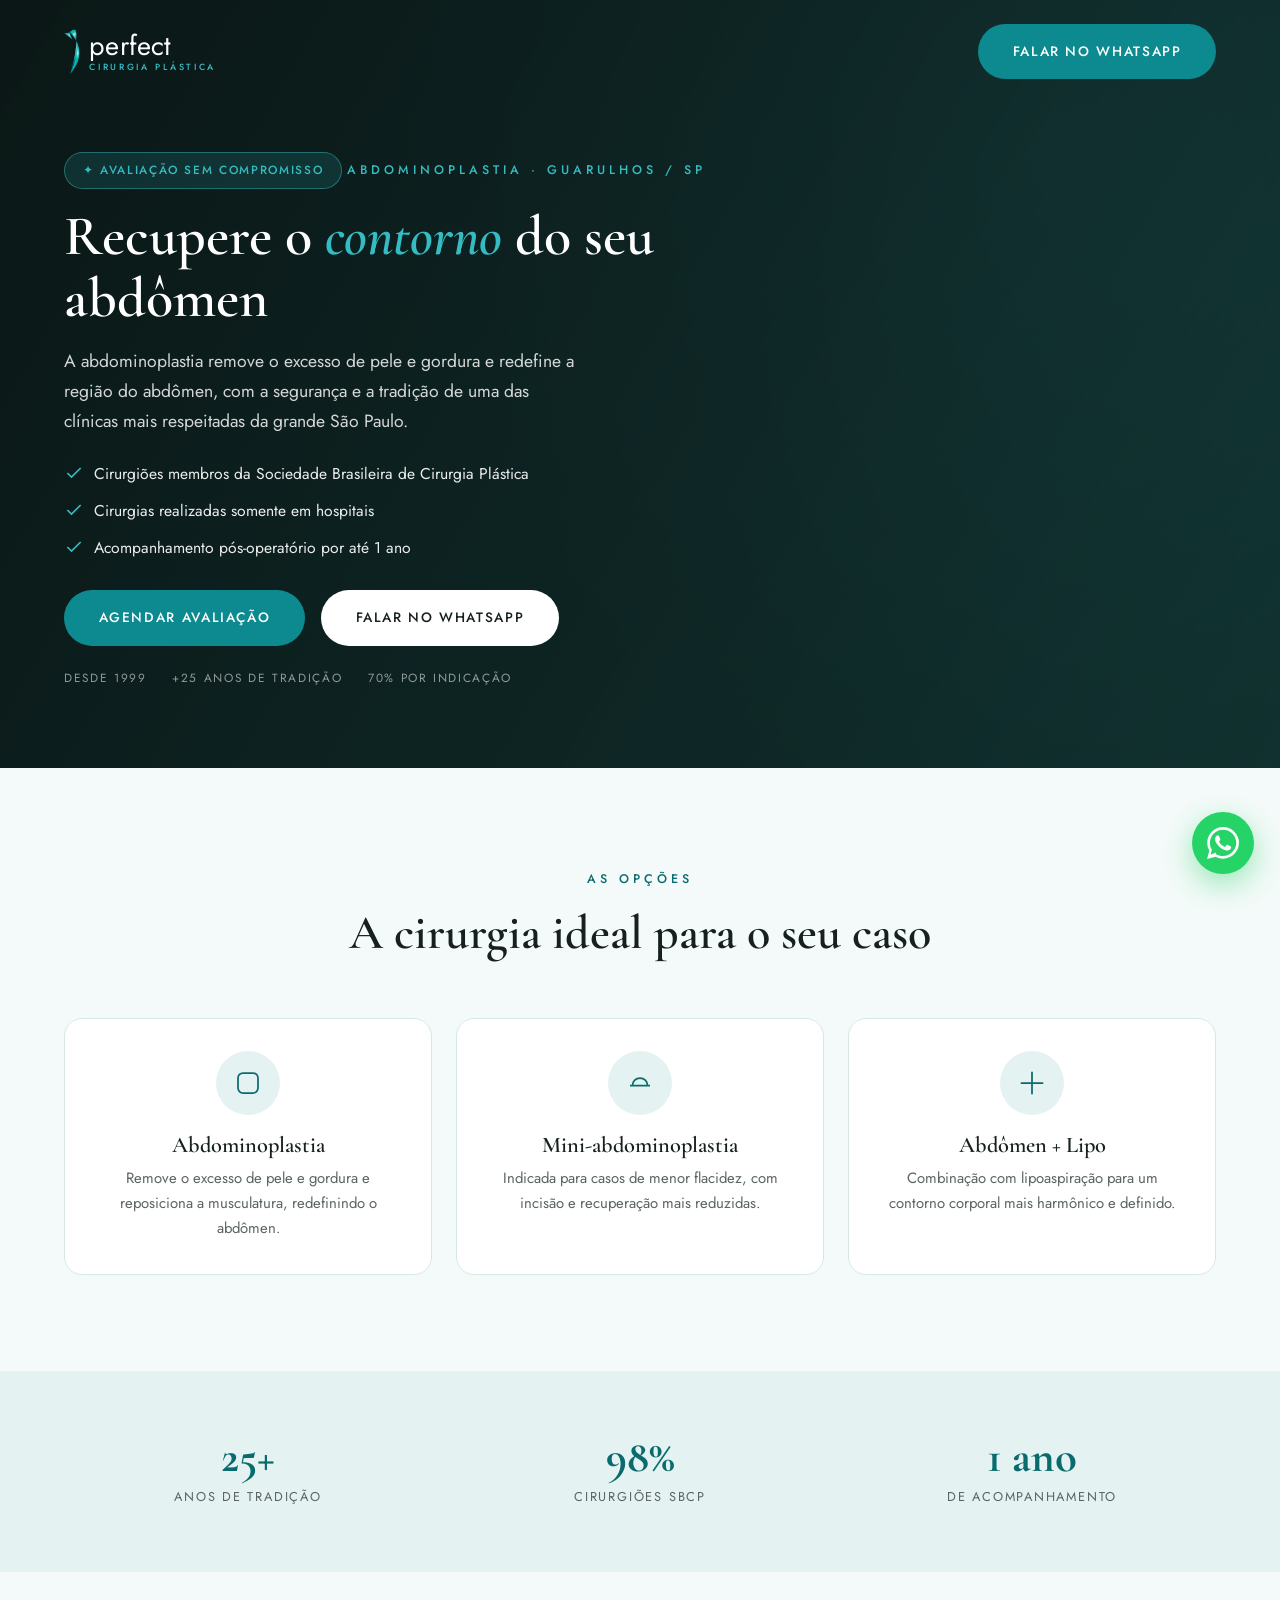
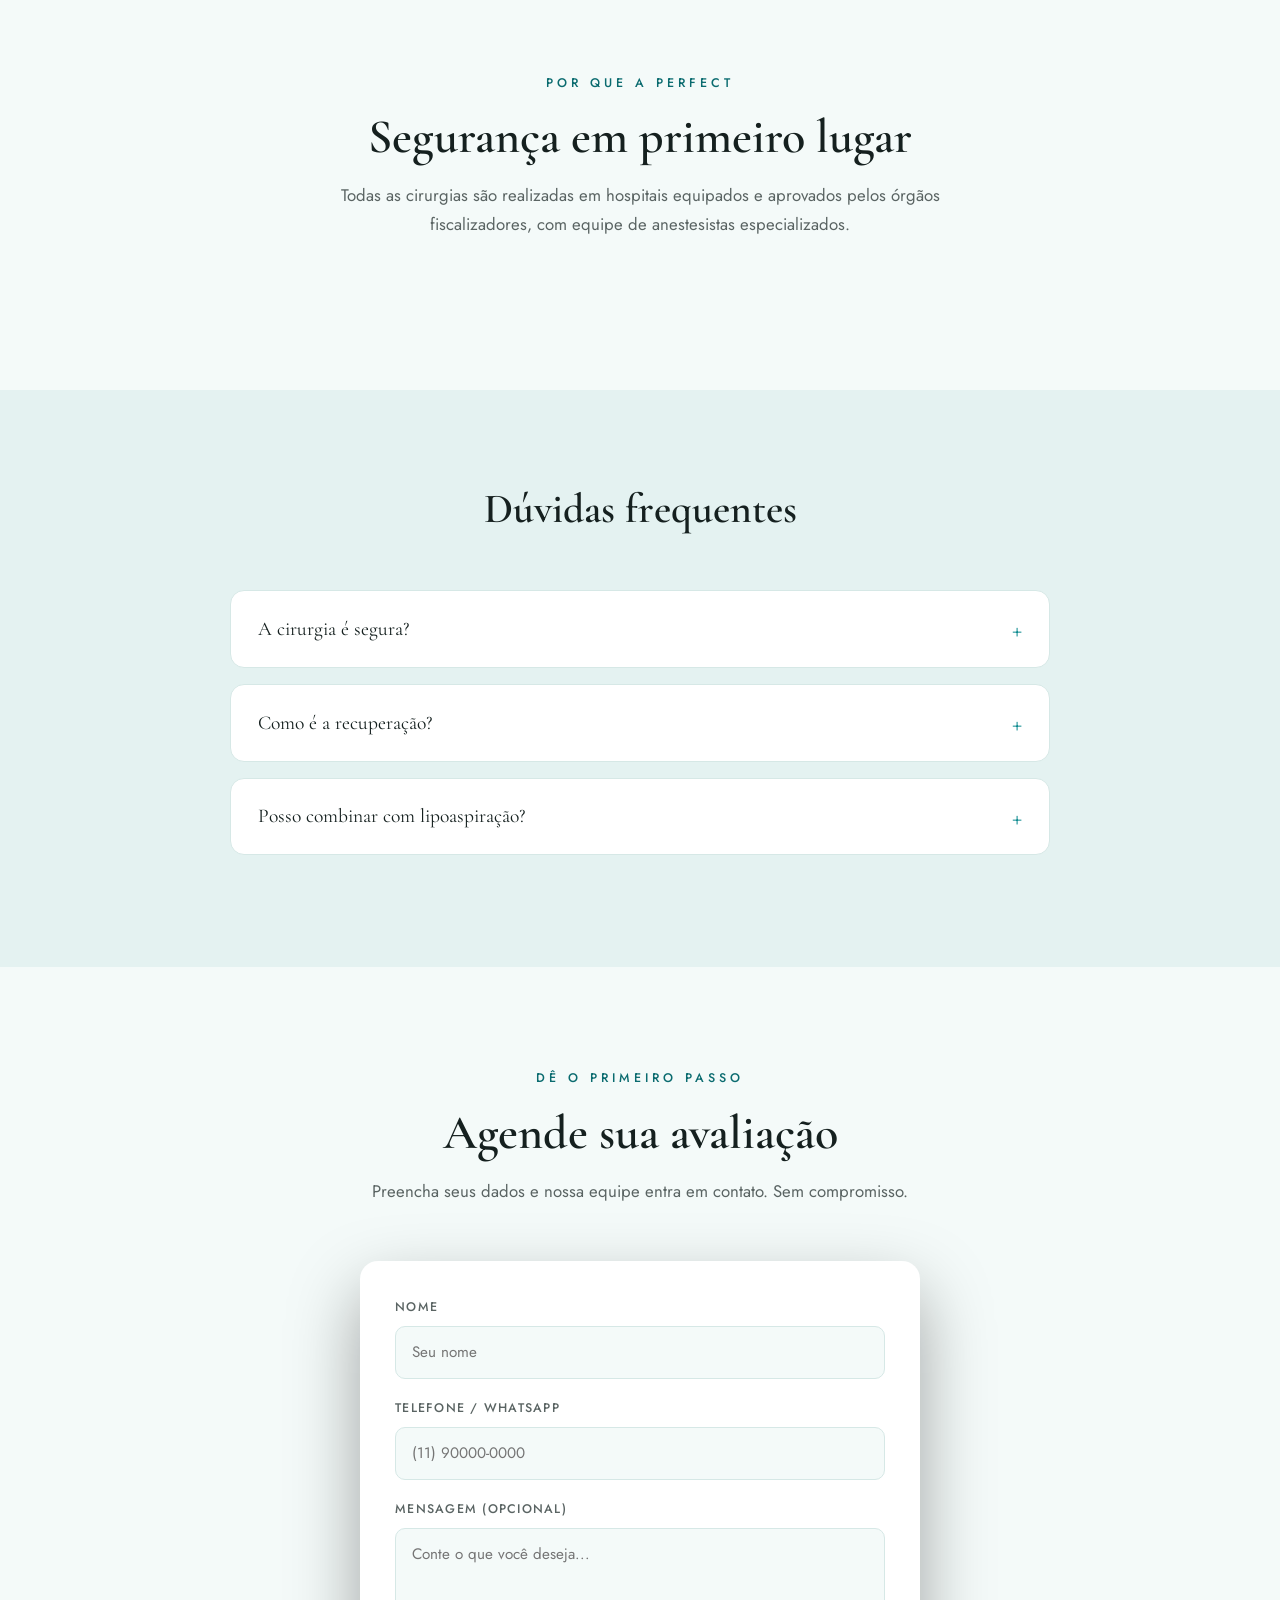
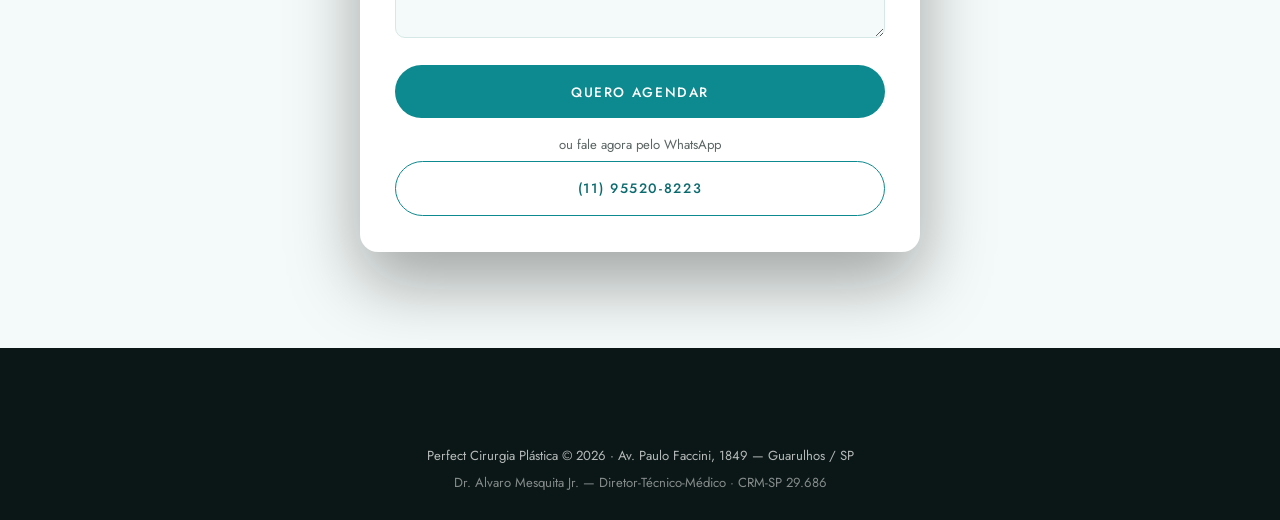
==== landpages/abdomen.html @ f8892fa8 "Add files via upload" ====
<!DOCTYPE html>
<html lang="pt-BR">
<head>
<meta charset="UTF-8">
<meta name="viewport" content="width=device-width, initial-scale=1">
<title>Abdominoplastia em Guarulhos | Perfect Cirurgia Plástica</title>
<meta name="description" content="Abdominoplastia e cirurgia de abdômen na Perfect Cirurgia Plástica, em Guarulhos. Cirurgiões SBCP, hospitais e acompanhamento pós-operatório. Agende sua avaliação.">
<link rel="preconnect" href="https://fonts.googleapis.com">
<link rel="preconnect" href="https://fonts.gstatic.com" crossorigin>
<link href="https://fonts.googleapis.com/css2?family=Cormorant+Garamond:ital,wght@0,500;0,600;0,700;1,500&family=Jost:wght@300;400;500;600&display=swap" rel="stylesheet">
<link rel="stylesheet" href="../css/style.css">
<link rel="stylesheet" href="landing.css">
</head>
<body>

<!-- BARRA SUPERIOR -->
<div class="lp-bar">
  <div class="container nav">
    <a href="../index.html" class="logo">
      <img class="logo-mark" src="../img/marca.png" alt="Perfect Cirurgia Plástica">
      <span class="logo-text"><span class="name">perfect</span><span class="tag">Cirurgia Plástica</span></span>
    </a>
    <a href="https://wa.me/5511955208223?text=Ol%C3%A1!%20Quero%20agendar%20uma%20avalia%C3%A7%C3%A3o%20de%20abdominoplastia." target="_blank" class="btn btn-gold shine">Falar no WhatsApp</a>
  </div>
</div>

<!-- HERO -->
<section class="lp-hero" style="background-image:url('https://images.unsplash.com/photo-1518611012118-696072aa579a?auto=format&fit=crop&w=1600&q=70')">
  <div class="container">
    <div class="lp-hero-text reveal">
      <span class="lp-glow-badge">✦ Avaliação sem compromisso</span>
      <span class="eyebrow">Abdominoplastia · Guarulhos / SP</span>
      <h1>Recupere o <em>contorno</em> do seu abdômen</h1>
      <p class="lp-lead">A abdominoplastia remove o excesso de pele e gordura e redefine a região do abdômen, com a segurança e a tradição de uma das clínicas mais respeitadas da grande São Paulo.</p>
      <ul class="lp-points">
        <li><svg width="20" height="20" viewBox="0 0 24 24" fill="none" stroke="currentColor" stroke-width="2"><path d="M20 6 9 17l-5-5"/></svg> Cirurgiões membros da Sociedade Brasileira de Cirurgia Plástica</li>
        <li><svg width="20" height="20" viewBox="0 0 24 24" fill="none" stroke="currentColor" stroke-width="2"><path d="M20 6 9 17l-5-5"/></svg> Cirurgias realizadas somente em hospitais</li>
        <li><svg width="20" height="20" viewBox="0 0 24 24" fill="none" stroke="currentColor" stroke-width="2"><path d="M20 6 9 17l-5-5"/></svg> Acompanhamento pós-operatório por até 1 ano</li>
      </ul>
      <div class="lp-hero-actions">
        <a href="#agendar" class="btn btn-gold shine">Agendar avaliação</a>
        <a href="https://wa.me/5511955208223?text=Ol%C3%A1!%20Quero%20agendar%20uma%20avalia%C3%A7%C3%A3o%20de%20abdominoplastia." target="_blank" class="btn btn-light">Falar no WhatsApp</a>
      </div>
      <div class="lp-trust">
        <span>Desde 1999</span><span>+25 anos de tradição</span><span>70% por indicação</span>
      </div>
    </div>
  </div>
</section>

<!-- TIPOS -->
<section class="section">
  <div class="container">
    <div class="section-head reveal">
      <span class="eyebrow">As opções</span>
      <h2>A cirurgia ideal para o seu caso</h2>
    </div>
    <div class="lp-types">
      <div class="lp-type reveal">
        <div class="ic"><svg width="30" height="30" viewBox="0 0 24 24" fill="none" stroke="currentColor" stroke-width="1.4"><rect x="4" y="4" width="16" height="16" rx="4"/></svg></div>
        <h3>Abdominoplastia</h3>
        <p>Remove o excesso de pele e gordura e reposiciona a musculatura, redefinindo o abdômen.</p>
      </div>
      <div class="lp-type reveal d1">
        <div class="ic"><svg width="30" height="30" viewBox="0 0 24 24" fill="none" stroke="currentColor" stroke-width="1.4"><path d="M4 14h16M6 14a6 6 0 0 1 12 0"/></svg></div>
        <h3>Mini-abdominoplastia</h3>
        <p>Indicada para casos de menor flacidez, com incisão e recuperação mais reduzidas.</p>
      </div>
      <div class="lp-type reveal d2">
        <div class="ic"><svg width="30" height="30" viewBox="0 0 24 24" fill="none" stroke="currentColor" stroke-width="1.4"><path d="M12 3v18M3 12h18"/></svg></div>
        <h3>Abdômen + Lipo</h3>
        <p>Combinação com lipoaspiração para um contorno corporal mais harmônico e definido.</p>
      </div>
    </div>
  </div>
</section>

<!-- NÚMEROS / CONFIANÇA -->
<section class="section-tight lp-stats">
  <div class="container">
    <div class="lp-stats-grid">
      <div class="lp-stat reveal"><div class="num"><span data-count="25" data-suffix="+">0</span></div><div class="lbl">Anos de tradição</div></div>
      <div class="lp-stat reveal d1"><div class="num"><span data-count="100" data-suffix="%">0</span></div><div class="lbl">Cirurgiões SBCP</div></div>
      <div class="lp-stat reveal d2"><div class="num"><span data-count="1" data-suffix=" ano">0</span></div><div class="lbl">De acompanhamento</div></div>
    </div>
  </div>
</section>

<!-- POR QUE PERFECT -->
<section class="section">
  <div class="container">
    <div class="section-head reveal">
      <span class="eyebrow">Por que a Perfect</span>
      <h2>Segurança em primeiro lugar</h2>
      <p>Todas as cirurgias são realizadas em hospitais equipados e aprovados pelos órgãos fiscalizadores, com equipe de anestesistas especializados.</p>
    </div>
  </div>
</section>

<!-- FAQ -->
<section class="section quote-band">
  <div class="container">
    <div class="section-head reveal"><h2>Dúvidas frequentes</h2></div>
    <div class="faq-list">
      <div class="faq-item reveal"><button class="faq-q">A cirurgia é segura? <span class="sign">+</span></button><div class="faq-a"><p>Sim. Realizamos somente em hospitais aprovados pelos órgãos competentes, com anestesistas especializados e estrutura completa de suporte.</p></div></div>
      <div class="faq-item reveal"><button class="faq-q">Como é a recuperação? <span class="sign">+</span></button><div class="faq-a"><p>Varia conforme o caso. Seu médico acompanha toda a recuperação por até 1 ano, com as consultas necessárias e sem custos adicionais.</p></div></div>
      <div class="faq-item reveal"><button class="faq-q">Posso combinar com lipoaspiração? <span class="sign">+</span></button><div class="faq-a"><p>Em muitos casos sim. A indicação depende de avaliação médica individual, definida na consulta com o cirurgião.</p></div></div>
    </div>
  </div>
</section>

<!-- FORMULÁRIO (FINAL) -->
<section class="section lp-form-section" id="agendar">
  <div class="container">
    <div class="section-head reveal">
      <span class="eyebrow">Dê o primeiro passo</span>
      <h2>Agende sua avaliação</h2>
      <p>Preencha seus dados e nossa equipe entra em contato. Sem compromisso.</p>
    </div>
    <div class="lp-form-card reveal d1" style="max-width:560px; margin:0 auto">
      <form id="agendamento" novalidate>
        <input type="hidden" name="procedimento" value="Abdominoplastia">
        <div class="field">
          <label for="nome">Nome</label>
          <input type="text" id="nome" name="nome" placeholder="Seu nome" required>
        </div>
        <div class="field">
          <label for="telefone">Telefone / WhatsApp</label>
          <input type="tel" id="telefone" name="telefone" placeholder="(11) 90000-0000" required>
        </div>
        <div class="field">
          <label for="mensagem">Mensagem (opcional)</label>
          <textarea id="mensagem" name="mensagem" placeholder="Conte o que você deseja..."></textarea>
        </div>
        <button type="submit" class="btn btn-gold shine" style="width:100%; justify-content:center">Quero agendar</button>
        <div class="form-success">Recebemos seus dados! Estamos te encaminhando ao WhatsApp.</div>
        <p class="lp-or">ou fale agora pelo WhatsApp</p>
        <a href="https://wa.me/5511955208223?text=Ol%C3%A1!%20Quero%20agendar%20uma%20avalia%C3%A7%C3%A3o%20de%20abdominoplastia." target="_blank" class="btn btn-outline" style="width:100%; justify-content:center">(11) 95520-8223</a>
      </form>
    </div>
  </div>
</section>

<!-- RODAPÉ SIMPLES -->
<footer class="footer">
  <div class="footer-bottom" style="border:none">
    <div class="container">
      <span>Perfect Cirurgia Plástica © <span id="year">2026</span> · Av. Paulo Faccini, 1849 — Guarulhos / SP</span>
      <div class="crm">Dr. Alvaro Mesquita Jr. — Diretor-Técnico-Médico · CRM-SP 29.686</div>
    </div>
  </div>
</footer>

<!-- WHATSAPP FLOAT -->
<a href="https://wa.me/5511955208223?text=Ol%C3%A1!%20Quero%20agendar%20uma%20avalia%C3%A7%C3%A3o%20de%20abdominoplastia." target="_blank" class="wpp-float" aria-label="WhatsApp">
  <svg viewBox="0 0 24 24" fill="currentColor"><path d="M.057 24l1.687-6.163a11.867 11.867 0 0 1-1.587-5.946C.16 5.335 5.495 0 12.05 0a11.82 11.82 0 0 1 8.413 3.488 11.82 11.82 0 0 1 3.48 8.414c-.003 6.557-5.338 11.892-11.893 11.892a11.9 11.9 0 0 1-5.688-1.448L.057 24zm6.597-3.807c1.676.995 3.276 1.591 5.392 1.592 5.448 0 9.886-4.434 9.889-9.885.002-5.462-4.415-9.89-9.881-9.892-5.452 0-9.887 4.434-9.889 9.884a9.86 9.86 0 0 0 1.51 5.26l-.999 3.648 3.978-1.607zm11.387-5.464c-.074-.124-.272-.198-.57-.347-.297-.149-1.758-.868-2.031-.967-.272-.099-.47-.149-.669.149-.198.297-.768.967-.941 1.165-.173.198-.347.223-.644.074-.297-.149-1.255-.462-2.39-1.475-.883-.788-1.48-1.761-1.653-2.059-.173-.297-.018-.458.13-.606.134-.133.297-.347.446-.521.151-.172.2-.296.3-.495.099-.198.05-.372-.025-.521-.075-.148-.669-1.611-.916-2.206-.242-.579-.487-.501-.669-.51l-.57-.01c-.198 0-.52.074-.792.372s-1.04 1.016-1.04 2.479 1.065 2.876 1.213 3.074c.149.198 2.095 3.2 5.076 4.487.709.306 1.263.489 1.694.626.712.226 1.36.194 1.872.118.571-.085 1.758-.719 2.006-1.413.248-.694.248-1.289.173-1.413z"/></svg>
</a>

<script src="../js/script.js"></script>
</body>
</html>
---- css/style.css ----
/* ===========================================================
   PERFECT CIRURGIA PLÁSTICA — Estilo elegante e clean
   =========================================================== */

:root {
  /* Paleta baseada no logo Perfect — turquesa/teal + preto */
  --gold: #0d8a8f;        /* teal principal */
  --gold-light: #35bcc2;  /* turquesa claro */
  --gold-dark: #0a6b6f;   /* teal escuro */
  --rose: #8fc4c4;
  --ink: #15201f;
  --ink-soft: #5a6463;
  --cream: #f4faf9;
  --cream-2: #e4f2f1;
  --white: #ffffff;
  --line: #d6e8e6;
  --shadow: 0 18px 50px rgba(13, 60, 60, 0.12);
  --shadow-sm: 0 8px 24px rgba(13, 60, 60, 0.09);
  --radius: 18px;
  --maxw: 1200px;
  --font: "Jost", "Segoe UI", sans-serif;
  --serif: "Cormorant Garamond", Georgia, serif;
}

* { margin: 0; padding: 0; box-sizing: border-box; }

html { scroll-behavior: smooth; }

body {
  font-family: var(--font);
  color: var(--ink);
  background: var(--cream);
  line-height: 1.7;
  overflow-x: hidden;
}

img { max-width: 100%; display: block; }

a { text-decoration: none; color: inherit; }

.container { width: 90%; max-width: var(--maxw); margin: 0 auto; }

.serif { font-family: var(--serif); }

h1, h2, h3 { font-family: var(--serif); font-weight: 600; line-height: 1.15; }

.eyebrow {
  display: inline-block;
  font-size: .78rem;
  letter-spacing: .32em;
  text-transform: uppercase;
  color: var(--gold-dark);
  font-weight: 500;
  margin-bottom: 1rem;
}

.section { padding: 6rem 0; }
.section-tight { padding: 4rem 0; }

.section-head { text-align: center; max-width: 680px; margin: 0 auto 3.5rem; }
.section-head h2 { font-size: clamp(2rem, 4vw, 3rem); color: var(--ink); }
.section-head p { color: var(--ink-soft); margin-top: 1rem; font-size: 1.05rem; }

/* ---------- Buttons ---------- */
.btn {
  display: inline-flex;
  align-items: center;
  gap: .6rem;
  padding: .95rem 2.1rem;
  border-radius: 50px;
  font-family: var(--font);
  font-size: .85rem;
  letter-spacing: .12em;
  text-transform: uppercase;
  font-weight: 500;
  cursor: pointer;
  border: 1px solid transparent;
  transition: all .35s ease;
}
.btn-gold { background: var(--gold); color: var(--white); }
.btn-gold:hover { background: var(--gold-dark); transform: translateY(-3px); box-shadow: 0 12px 28px rgba(13,138,143,.38); }
.btn-outline { background: transparent; border-color: var(--gold); color: var(--gold-dark); }
.btn-outline:hover { background: var(--gold); color: var(--white); transform: translateY(-3px); }
.btn-light { background: var(--white); color: var(--ink); }
.btn-light:hover { background: var(--cream-2); transform: translateY(-3px); }

/* ---------- Header ---------- */
.header {
  position: fixed; top: 0; left: 0; width: 100%; z-index: 1000;
  padding: 1.4rem 0; transition: all .4s ease;
}
.header.scrolled {
  background: rgba(255,255,255,.95);
  backdrop-filter: blur(10px);
  padding: .8rem 0;
  box-shadow: 0 6px 24px rgba(13,60,60,.08);
}
.nav { display: flex; align-items: center; justify-content: space-between; }
.logo { display: flex; align-items: center; gap: .55rem; }
.logo-mark { height: 46px; width: auto; flex-shrink: 0; display: block; }
.logo-text { display: flex; flex-direction: column; line-height: 1; }
.logo .name { font-family: var(--font); font-size: 1.7rem; font-weight: 400; letter-spacing: .005em; color: var(--ink); text-transform: lowercase; }
.logo .tag { font-size: .56rem; letter-spacing: .3em; text-transform: uppercase; color: var(--gold-dark); margin-top: 4px; font-weight: 500; }
.header:not(.scrolled) .logo .name,
.header.transparent:not(.scrolled) .logo .name { color: var(--white); }
.header:not(.scrolled).transparent .logo .tag { color: var(--gold-light); }

.menu { display: flex; gap: 2.4rem; align-items: center; list-style: none; }
.menu a {
  font-size: .82rem; letter-spacing: .14em; text-transform: uppercase; font-weight: 500;
  position: relative; padding: .3rem 0; color: var(--ink); transition: color .3s;
}
.header.transparent:not(.scrolled) .menu a { color: rgba(255,255,255,.92); }
.menu a::after {
  content: ""; position: absolute; left: 0; bottom: -2px; width: 0; height: 2px;
  background: var(--gold); transition: width .3s;
}
.menu a:hover::after, .menu a.active::after { width: 100%; }
.menu a:hover, .menu a.active { color: var(--gold-dark); }
.header.transparent:not(.scrolled) .menu a:hover { color: var(--white); }

.nav-cta { display: flex; align-items: center; gap: 1.2rem; }
.nav-phone { font-size: .85rem; font-weight: 600; letter-spacing: .04em; }
.header.transparent:not(.scrolled) .nav-phone { color: var(--white); }

.burger { display: none; flex-direction: column; gap: 5px; cursor: pointer; background: none; border: none; }
.burger span { width: 26px; height: 2px; background: var(--ink); transition: .3s; }
.header.transparent:not(.scrolled) .burger span { background: var(--white); }

/* ---------- Hero ---------- */
.hero {
  min-height: 100vh; display: flex; align-items: center; position: relative;
  background: linear-gradient(120deg, #0a1716 0%, #0e2625 45%, #123a38 100%);
  overflow: hidden;
}
.hero::before {
  content: ""; position: absolute; inset: 0;
  background: radial-gradient(circle at 75% 30%, rgba(53,188,194,.30), transparent 55%),
              radial-gradient(circle at 15% 80%, rgba(13,138,143,.22), transparent 50%);
}
.hero-deco {
  position: absolute; right: -8%; top: 50%; transform: translateY(-50%);
  width: 620px; height: 620px; border-radius: 50%;
  border: 1px solid rgba(53,188,194,.28);
}
.hero-deco::after {
  content: ""; position: absolute; inset: 60px; border-radius: 50%;
  border: 1px solid rgba(53,188,194,.20);
}
.hero-content { position: relative; z-index: 2; max-width: 720px; padding-top: 4rem; }
.hero .eyebrow { color: var(--gold-light); }
.hero h1 {
  font-size: clamp(2.8rem, 7vw, 5.5rem); color: var(--white); letter-spacing: .01em;
}
.hero h1 em { font-style: italic; color: var(--gold-light); }
.hero p { color: rgba(255,255,255,.8); font-size: 1.18rem; margin: 1.6rem 0 2.5rem; max-width: 540px; }
.hero-actions { display: flex; gap: 1rem; flex-wrap: wrap; }
.hero-since {
  position: absolute; bottom: 3rem; left: 50%; transform: translateX(-50%);
  color: rgba(255,255,255,.5); font-size: .78rem; letter-spacing: .3em; text-transform: uppercase; z-index: 2;
}

/* Selo comemorativo "20 ANOS" no cabeçalho (fácil de remover) */
.seal-20 { height: 42px; width: auto; align-self: center; margin-left: .8rem; padding-left: .9rem; border-left: 1px solid rgba(255,255,255,.28); }
.header.scrolled .seal-20 { border-left-color: var(--line); }

/* Foto opcional dentro do círculo do hero */
.hero-photo {
  position: absolute; right: 7%; top: 50%; transform: translateY(-50%);
  width: 430px; height: 430px; border-radius: 50%; object-fit: cover; z-index: 2;
  box-shadow: 0 30px 80px rgba(0,0,0,.45); border: 6px solid rgba(255,255,255,.1);
}
@media (max-width: 1100px) { .hero-photo { width: 320px; height: 320px; right: 3%; } }
@media (max-width: 900px) { .hero-photo { display: none; } }

/* page banner (interior pages) */
.banner {
  min-height: 56vh; display: flex; align-items: center; position: relative;
  background: linear-gradient(120deg, #0a1716 0%, #0e2625 50%, #123a38 100%);
  overflow: hidden; padding-top: 6rem;
}
.banner::before {
  content: ""; position: absolute; inset: 0;
  background: radial-gradient(circle at 80% 20%, rgba(53,188,194,.28), transparent 55%);
}
.banner-content { position: relative; z-index: 2; }
.banner h1 { font-size: clamp(2.4rem, 5.5vw, 4rem); color: var(--white); }
.banner .crumbs { color: rgba(255,255,255,.6); font-size: .82rem; letter-spacing: .12em; text-transform: uppercase; margin-top: 1rem; }
.banner .crumbs a:hover { color: var(--gold-light); }

/* ---------- Diferenciais ---------- */
.features { background: var(--white); margin-top: -70px; position: relative; z-index: 5; }
.features-grid { display: grid; grid-template-columns: repeat(4, 1fr); }
.feature {
  padding: 3rem 2rem; text-align: center; border-right: 1px solid var(--line);
  transition: background .4s, transform .4s;
}
.feature:last-child { border-right: none; }
.feature:hover { background: var(--cream); transform: translateY(-6px); }
.feature .ic {
  width: 64px; height: 64px; margin: 0 auto 1.3rem; border-radius: 50%;
  display: grid; place-items: center; background: var(--cream-2); color: var(--gold-dark);
  transition: all .4s;
}
.feature:hover .ic { background: var(--gold); color: var(--white); transform: rotate(8deg) scale(1.08); }
.feature h3 { font-size: 1.25rem; margin-bottom: .5rem; }
.feature p { color: var(--ink-soft); font-size: .92rem; }

/* ---------- About split ---------- */
.split { display: grid; grid-template-columns: 1fr 1fr; gap: 4.5rem; align-items: center; }
.split.reverse .split-media { order: 2; }
.split-media { position: relative; }
.split-media img { border-radius: var(--radius); box-shadow: var(--shadow); width: 100%; height: 480px; object-fit: cover; }
.split-media .badge {
  position: absolute; bottom: -28px; left: -28px; background: var(--gold);
  color: var(--white); padding: 1.6rem 2rem; border-radius: var(--radius); text-align: center;
  box-shadow: var(--shadow);
}
.split-media .badge .num { font-family: var(--serif); font-size: 2.6rem; font-weight: 700; line-height: 1; }
.split-media .badge .lbl { font-size: .72rem; letter-spacing: .18em; text-transform: uppercase; }
.split-text h2 { font-size: clamp(1.9rem, 3.5vw, 2.8rem); margin-bottom: 1.3rem; }
.split-text p { color: var(--ink-soft); margin-bottom: 1.1rem; }
.split-text .btn { margin-top: 1rem; }

/* ---------- Ethics banner ---------- */
.quote-band {
  background: var(--cream-2); text-align: center; position: relative;
}
.quote-band .container { max-width: 860px; }
.quote-band h2 { font-size: clamp(1.7rem, 3.5vw, 2.6rem); color: var(--ink); margin-bottom: 1.3rem; }
.quote-band p { color: var(--ink-soft); font-size: 1.05rem; }
.quote-mark { font-family: var(--serif); font-size: 5rem; color: var(--gold-light); line-height: .5; }

/* ---------- Categories ---------- */
.cats { display: grid; grid-template-columns: repeat(3, 1fr); gap: 2rem; }
.cat-card {
  background: var(--white); border-radius: var(--radius); padding: 3rem 2.2rem; text-align: center;
  border: 1px solid var(--line); transition: all .4s; position: relative; overflow: hidden;
}
.cat-card::before {
  content: ""; position: absolute; top: 0; left: 0; width: 100%; height: 4px;
  background: var(--gold); transform: scaleX(0); transform-origin: left; transition: transform .4s;
}
.cat-card:hover { transform: translateY(-10px); box-shadow: var(--shadow); }
.cat-card:hover::before { transform: scaleX(1); }
.cat-card .ic {
  width: 84px; height: 84px; margin: 0 auto 1.5rem; border-radius: 50%;
  background: var(--cream); color: var(--gold-dark); display: grid; place-items: center; transition: all .4s;
}
.cat-card:hover .ic { background: var(--gold); color: var(--white); }
.cat-card h3 { font-size: 1.7rem; margin-bottom: .8rem; }
.cat-card p { color: var(--ink-soft); font-size: .95rem; margin-bottom: 1.5rem; }
.cat-card .link { color: var(--gold-dark); font-size: .82rem; letter-spacing: .14em; text-transform: uppercase; font-weight: 600; }
.cat-card .link:hover { color: var(--gold); }

/* ---------- Stats ---------- */
.stats {
  background: linear-gradient(120deg, #0e2625, #123a38); color: var(--white);
}
.stats-grid { display: grid; grid-template-columns: repeat(3, 1fr); gap: 2rem; text-align: center; }
.stat .num { font-family: var(--serif); font-size: 3.4rem; font-weight: 700; color: var(--gold-light); line-height: 1; }
.stat .lbl { font-size: .82rem; letter-spacing: .18em; text-transform: uppercase; color: rgba(255,255,255,.75); margin-top: .6rem; }

/* ---------- Procedures gallery ---------- */
.filters { display: flex; justify-content: center; flex-wrap: wrap; gap: .8rem; margin-bottom: 3rem; }
.filter-btn {
  padding: .7rem 1.8rem; border-radius: 50px; border: 1px solid var(--line); background: var(--white);
  font-family: var(--font); font-size: .8rem; letter-spacing: .12em; text-transform: uppercase; font-weight: 500;
  color: var(--ink-soft); cursor: pointer; transition: all .3s;
}
.filter-btn:hover { border-color: var(--gold); color: var(--gold-dark); }
.filter-btn.active { background: var(--gold); border-color: var(--gold); color: var(--white); }

.proc-grid { display: grid; grid-template-columns: repeat(3, 1fr); gap: 1.8rem; }
.proc-card {
  background: var(--white); border-radius: var(--radius); border: 1px solid var(--line); overflow: hidden;
  transition: all .4s; display: flex; flex-direction: column;
}
.proc-card:hover { transform: translateY(-8px); box-shadow: var(--shadow); }
.proc-card .top {
  height: 150px; background: linear-gradient(135deg, var(--cream-2), var(--cream));
  display: grid; place-items: center; color: var(--gold); position: relative;
}
.proc-card .tag {
  position: absolute; top: 1rem; left: 1rem; background: var(--white); color: var(--gold-dark);
  font-size: .68rem; letter-spacing: .14em; text-transform: uppercase; font-weight: 600;
  padding: .35rem .9rem; border-radius: 50px;
}
.proc-card .body { padding: 1.7rem; flex: 1; display: flex; flex-direction: column; }
.proc-card h3 { font-size: 1.4rem; margin-bottom: .6rem; }
.proc-card p { color: var(--ink-soft); font-size: .9rem; flex: 1; }
.proc-card .more { margin-top: 1.2rem; color: var(--gold-dark); font-size: .78rem; letter-spacing: .14em; text-transform: uppercase; font-weight: 600; }
.is-hidden { display: none !important; }

/* ---------- FAQ ---------- */
.faq-list { max-width: 820px; margin: 0 auto; }
.faq-item { background: var(--white); border: 1px solid var(--line); border-radius: 14px; margin-bottom: 1rem; overflow: hidden; transition: box-shadow .3s; }
.faq-item.open { box-shadow: var(--shadow-sm); }
.faq-q {
  width: 100%; text-align: left; background: none; border: none; cursor: pointer;
  padding: 1.4rem 1.7rem; font-family: var(--serif); font-size: 1.22rem; color: var(--ink);
  display: flex; justify-content: space-between; align-items: center; gap: 1rem;
}
.faq-q .sign { color: var(--gold); font-size: 1.6rem; transition: transform .3s; flex-shrink: 0; }
.faq-item.open .faq-q .sign { transform: rotate(45deg); }
.faq-a { max-height: 0; overflow: hidden; transition: max-height .4s ease; }
.faq-a p { padding: 0 1.7rem 1.5rem; color: var(--ink-soft); }

/* ---------- Contact / form ---------- */
.contact-grid { display: grid; grid-template-columns: 1fr 1fr; gap: 3.5rem; align-items: start; }
.info-block { margin-bottom: 2rem; display: flex; gap: 1.2rem; align-items: flex-start; }
.info-block .ic { width: 52px; height: 52px; border-radius: 50%; background: var(--cream-2); color: var(--gold-dark); display: grid; place-items: center; flex-shrink: 0; }
.info-block h4 { font-family: var(--font); font-size: .78rem; letter-spacing: .18em; text-transform: uppercase; color: var(--gold-dark); margin-bottom: .25rem; }
.info-block p { color: var(--ink-soft); }
.info-block a:hover { color: var(--gold-dark); }

.form-card { background: var(--white); border-radius: var(--radius); padding: 2.8rem; box-shadow: var(--shadow-sm); border: 1px solid var(--line); }
.form-card h3 { font-size: 1.8rem; margin-bottom: .4rem; }
.form-card .sub { color: var(--ink-soft); margin-bottom: 1.8rem; font-size: .95rem; }
.field { margin-bottom: 1.2rem; }
.field label { display: block; font-size: .78rem; letter-spacing: .1em; text-transform: uppercase; color: var(--ink-soft); margin-bottom: .5rem; font-weight: 500; }
.field input, .field select, .field textarea {
  width: 100%; padding: .9rem 1rem; border: 1px solid var(--line); border-radius: 10px;
  font-family: var(--font); font-size: .95rem; color: var(--ink); background: var(--cream); transition: border .3s, box-shadow .3s;
}
.field input:focus, .field select:focus, .field textarea:focus {
  outline: none; border-color: var(--gold); box-shadow: 0 0 0 3px rgba(13,138,143,.18); background: var(--white);
}
.field textarea { resize: vertical; min-height: 110px; }
.form-row { display: grid; grid-template-columns: 1fr 1fr; gap: 1rem; }
.form-note { font-size: .8rem; color: var(--ink-soft); margin-top: 1rem; }
.form-success {
  display: none; background: #eef6ec; border: 1px solid #cfe6c8; color: #3f7a36;
  padding: 1rem 1.2rem; border-radius: 10px; margin-top: 1rem; font-size: .92rem;
}
.form-success.show { display: block; }

.map-wrap { border-radius: var(--radius); overflow: hidden; box-shadow: var(--shadow-sm); border: 1px solid var(--line); margin-top: 1rem; }
.map-wrap iframe { width: 100%; height: 320px; border: 0; display: block; }

/* ---------- CTA band ---------- */
.cta-band {
  background: linear-gradient(120deg, #0e2625, #123a38); color: var(--white); text-align: center;
  position: relative; overflow: hidden;
}
.cta-band::before { content:""; position:absolute; inset:0; background: radial-gradient(circle at 50% 0%, rgba(53,188,194,.28), transparent 60%); }
.cta-band .container { position: relative; z-index: 2; }
.cta-band h2 { font-size: clamp(1.9rem, 4vw, 3rem); margin-bottom: 1rem; }
.cta-band p { color: rgba(255,255,255,.8); max-width: 560px; margin: 0 auto 2rem; }

/* ---------- Footer ---------- */
.footer { background: #0a1716; color: rgba(255,255,255,.7); padding: 4.5rem 0 0; }
.footer-grid { display: grid; grid-template-columns: 1.5fr 1fr 1fr 1.2fr; gap: 2.5rem; padding-bottom: 3rem; }
.footer h4 { font-family: var(--font); font-size: .8rem; letter-spacing: .2em; text-transform: uppercase; color: var(--gold-light); margin-bottom: 1.3rem; }
.footer-logo { display: flex; align-items: center; gap: .55rem; margin-bottom: 1.2rem; }
.footer-logo .logo-mark { height: 44px; width: auto; }
.footer .name { font-family: var(--font); font-weight: 400; font-size: 1.7rem; color: var(--white); text-transform: lowercase; line-height: 1; }
.footer .tag { font-size: .56rem; letter-spacing: .3em; text-transform: uppercase; color: var(--gold-light); margin-top: 4px; }
.footer p { font-size: .92rem; margin-bottom: .6rem; }
.footer ul { list-style: none; }
.footer ul li { margin-bottom: .7rem; }
.footer ul a { font-size: .92rem; transition: color .3s; }
.footer ul a:hover, .footer a:hover { color: var(--gold-light); }
.socials { display: flex; gap: .8rem; margin-top: 1rem; }
.socials a { width: 40px; height: 40px; border-radius: 50%; border: 1px solid rgba(255,255,255,.2); display: grid; place-items: center; transition: all .3s; }
.socials a:hover { background: var(--gold); border-color: var(--gold); color: var(--white); transform: translateY(-3px); }
.footer-bottom { border-top: 1px solid rgba(255,255,255,.1); padding: 1.6rem 0; text-align: center; font-size: .82rem; }
.footer-bottom .crm { color: rgba(255,255,255,.5); margin-top: .3rem; }

/* ---------- WhatsApp float ---------- */
.wpp-float {
  position: fixed; bottom: 26px; right: 26px; z-index: 999;
  width: 62px; height: 62px; border-radius: 50%; background: #25d366; color: #fff;
  display: grid; place-items: center; box-shadow: 0 10px 30px rgba(37,211,102,.45);
  transition: transform .3s; animation: wpp-pulse 2.5s infinite;
}
.wpp-float:hover { transform: scale(1.1); }
.wpp-float svg { width: 32px; height: 32px; }
@keyframes wpp-pulse {
  0% { box-shadow: 0 10px 30px rgba(37,211,102,.45), 0 0 0 0 rgba(37,211,102,.5); }
  70% { box-shadow: 0 10px 30px rgba(37,211,102,.45), 0 0 0 18px rgba(37,211,102,0); }
  100% { box-shadow: 0 10px 30px rgba(37,211,102,.45), 0 0 0 0 rgba(37,211,102,0); }
}

/* ---------- Scroll reveal ---------- */
/* Só oculta para animar quando o JS está ativo; sem JS, tudo aparece normalmente. */
.js .reveal { opacity: 0; transform: translateY(40px); transition: opacity .8s ease, transform .8s ease; }
.js .reveal.in { opacity: 1; transform: none; }
.reveal.d1 { transition-delay: .1s; }
.reveal.d2 { transition-delay: .2s; }
.reveal.d3 { transition-delay: .3s; }

/* ---------- Mobile menu panel ---------- */
.mobile-panel {
  position: fixed; inset: 0; background: rgba(10,23,22,.98); z-index: 1100;
  display: flex; flex-direction: column; align-items: center; justify-content: center; gap: 1.8rem;
  transform: translateX(100%); transition: transform .4s ease;
}
.mobile-panel.open { transform: none; }
.mobile-panel a { color: #fff; font-family: var(--serif); font-size: 1.8rem; }
.mobile-panel a:hover { color: var(--gold-light); }
.mobile-close { position: absolute; top: 1.6rem; right: 1.6rem; background: none; border: none; color: #fff; font-size: 2.4rem; cursor: pointer; }

/* ---------- Responsive ---------- */
@media (max-width: 980px) {
  .features-grid { grid-template-columns: repeat(2, 1fr); }
  .feature:nth-child(2) { border-right: none; }
  .cats, .stats-grid, .proc-grid { grid-template-columns: 1fr 1fr; }
  .split, .contact-grid { grid-template-columns: 1fr; gap: 2.5rem; }
  .split.reverse .split-media { order: 0; }
  .split-media img { height: 360px; }
  .footer-grid { grid-template-columns: 1fr 1fr; }
  .menu, .nav-phone { display: none; }
  .burger { display: flex; }
}
@media (max-width: 620px) {
  .section { padding: 4rem 0; }
  .features-grid, .cats, .stats-grid, .proc-grid, .footer-grid, .form-row { grid-template-columns: 1fr; }
  .feature { border-right: none; border-bottom: 1px solid var(--line); }
  .split-media .badge { left: 50%; transform: translateX(-50%); bottom: -24px; }
  .hero h1 { font-size: 2.6rem; }
  .seal-20 { height: 30px; margin-left: .5rem; padding-left: .5rem; }
}
---- landpages/landing.css ----
/* ===========================================================
   Landing Pages — Perfect Cirurgia Plástica
   (usa as variáveis e componentes de ../css/style.css)
   =========================================================== */

/* Barra superior simplificada */
.lp-bar { position: absolute; top: 0; left: 0; width: 100%; z-index: 50; padding: 1.5rem 0; }
.lp-bar .nav { display: flex; align-items: center; justify-content: space-between; }
.lp-bar .logo .name { color: #fff; }
.lp-bar .logo .tag { color: var(--gold-light); }
.lp-bar .lp-phone { color: #fff; font-weight: 600; font-size: .9rem; letter-spacing: .04em; }

/* Hero com formulário + imagem de fundo */
.lp-hero { position: relative; overflow: hidden; padding: 9.5rem 0 5rem;
  background-color: #0a1716; background-size: cover; background-position: center; }
.lp-hero::before { content: ""; position: absolute; inset: 0;
  background:
    linear-gradient(120deg, rgba(10,23,22,.94) 0%, rgba(14,38,37,.86) 55%, rgba(18,58,56,.72) 100%),
    radial-gradient(circle at 82% 18%, rgba(53,188,194,.28), transparent 55%); }

/* ✨ Brilho que varre o botão (chama atenção) */
.shine { position: relative; overflow: hidden; }
.shine::after { content: ""; position: absolute; top: 0; left: -130%; width: 55%; height: 100%;
  background: linear-gradient(120deg, transparent, rgba(255,255,255,.55), transparent);
  transform: skewX(-20deg); animation: shine 3.4s infinite; pointer-events: none; }
@keyframes shine { 0% { left: -130%; } 55% { left: 150%; } 100% { left: 150%; } }

/* ✨ Selo pulsante de destaque no hero */
.lp-glow-badge { display: inline-flex; align-items: center; gap: .5rem; margin-bottom: 1.1rem;
  background: rgba(53,188,194,.14); color: var(--gold-light); border: 1px solid rgba(53,188,194,.45);
  padding: .45rem 1.1rem; border-radius: 50px; font-size: .74rem; letter-spacing: .14em; text-transform: uppercase; font-weight: 500;
  animation: glowpulse 2.4s infinite; }
@keyframes glowpulse { 0%, 100% { box-shadow: 0 0 0 0 rgba(53,188,194,.5); } 50% { box-shadow: 0 0 24px 3px rgba(53,188,194,.65); } }

/* Leve brilho no card do formulário */
.lp-form-card { animation: cardglow 3.5s ease-in-out infinite; }
@keyframes cardglow { 0%, 100% { box-shadow: 0 30px 70px rgba(0,0,0,.35); } 50% { box-shadow: 0 30px 70px rgba(0,0,0,.35), 0 0 36px rgba(53,188,194,.4); } }
.lp-hero .container { position: relative; z-index: 2; }
.lp-hero-grid { display: grid; grid-template-columns: 1.05fr .95fr; gap: 3rem; align-items: center; }
.lp-hero-text { max-width: 680px; }
.lp-hero-actions { display: flex; gap: 1rem; flex-wrap: wrap; margin: 1.8rem 0 1.4rem; }
.lp-hero .eyebrow { color: var(--gold-light); }
.lp-hero h1 { color: #fff; font-size: clamp(2.1rem, 4.4vw, 3.5rem); line-height: 1.1; }
.lp-hero h1 em { color: var(--gold-light); font-style: italic; }
.lp-lead { color: rgba(255,255,255,.82); font-size: 1.1rem; margin: 1.1rem 0 1.5rem; max-width: 520px; }

.lp-points { list-style: none; display: flex; flex-direction: column; gap: .65rem; margin-bottom: 1.6rem; }
.lp-points li { color: rgba(255,255,255,.92); display: flex; gap: .65rem; align-items: flex-start; font-size: .98rem; }
.lp-points li svg { color: var(--gold-light); flex-shrink: 0; margin-top: 2px; }

.lp-trust { display: flex; gap: 1.6rem; flex-wrap: wrap; margin-top: .5rem;
  color: rgba(255,255,255,.55); font-size: .74rem; letter-spacing: .14em; text-transform: uppercase; }
.lp-trust span { display: flex; align-items: center; gap: .4rem; }

/* Card do formulário no hero */
.lp-form-card { background: #fff; border-radius: var(--radius); padding: 2.2rem; box-shadow: 0 30px 70px rgba(0,0,0,.35); }
.lp-form-card h3 { font-size: 1.6rem; margin-bottom: .3rem; }
.lp-form-card .sub { color: var(--ink-soft); font-size: .92rem; margin-bottom: 1.4rem; }
.lp-or { text-align: center; margin: 1rem 0 .3rem; color: var(--ink-soft); font-size: .82rem; }

/* Tipos de procedimento */
.lp-types { display: grid; grid-template-columns: repeat(3, 1fr); gap: 1.5rem; }
.lp-type { background: #fff; border: 1px solid var(--line); border-radius: var(--radius); padding: 2rem; transition: .35s; text-align: center; }
.lp-type:hover { box-shadow: var(--shadow); transform: translateY(-6px); }
.lp-type .ic { width: 64px; height: 64px; margin: 0 auto 1.1rem; border-radius: 50%; background: var(--cream-2); color: var(--gold-dark); display: grid; place-items: center; }
.lp-type h3 { font-size: 1.4rem; margin-bottom: .5rem; }
.lp-type p { color: var(--ink-soft); font-size: .93rem; }

/* Faixa de números */
.lp-stats { background: var(--cream-2); }
.lp-stats-grid { display: grid; grid-template-columns: repeat(3, 1fr); gap: 1.5rem; text-align: center; }
.lp-stat .num { font-family: var(--serif); font-size: 2.8rem; font-weight: 700; color: var(--gold-dark); line-height: 1; }
.lp-stat .lbl { font-size: .8rem; letter-spacing: .14em; text-transform: uppercase; color: var(--ink-soft); margin-top: .4rem; }

@media (max-width: 860px) {
  .lp-hero-grid { grid-template-columns: 1fr; gap: 2.2rem; }
  .lp-types, .lp-stats-grid { grid-template-columns: 1fr; }
  .lp-stats-grid { gap: 2rem; }
}
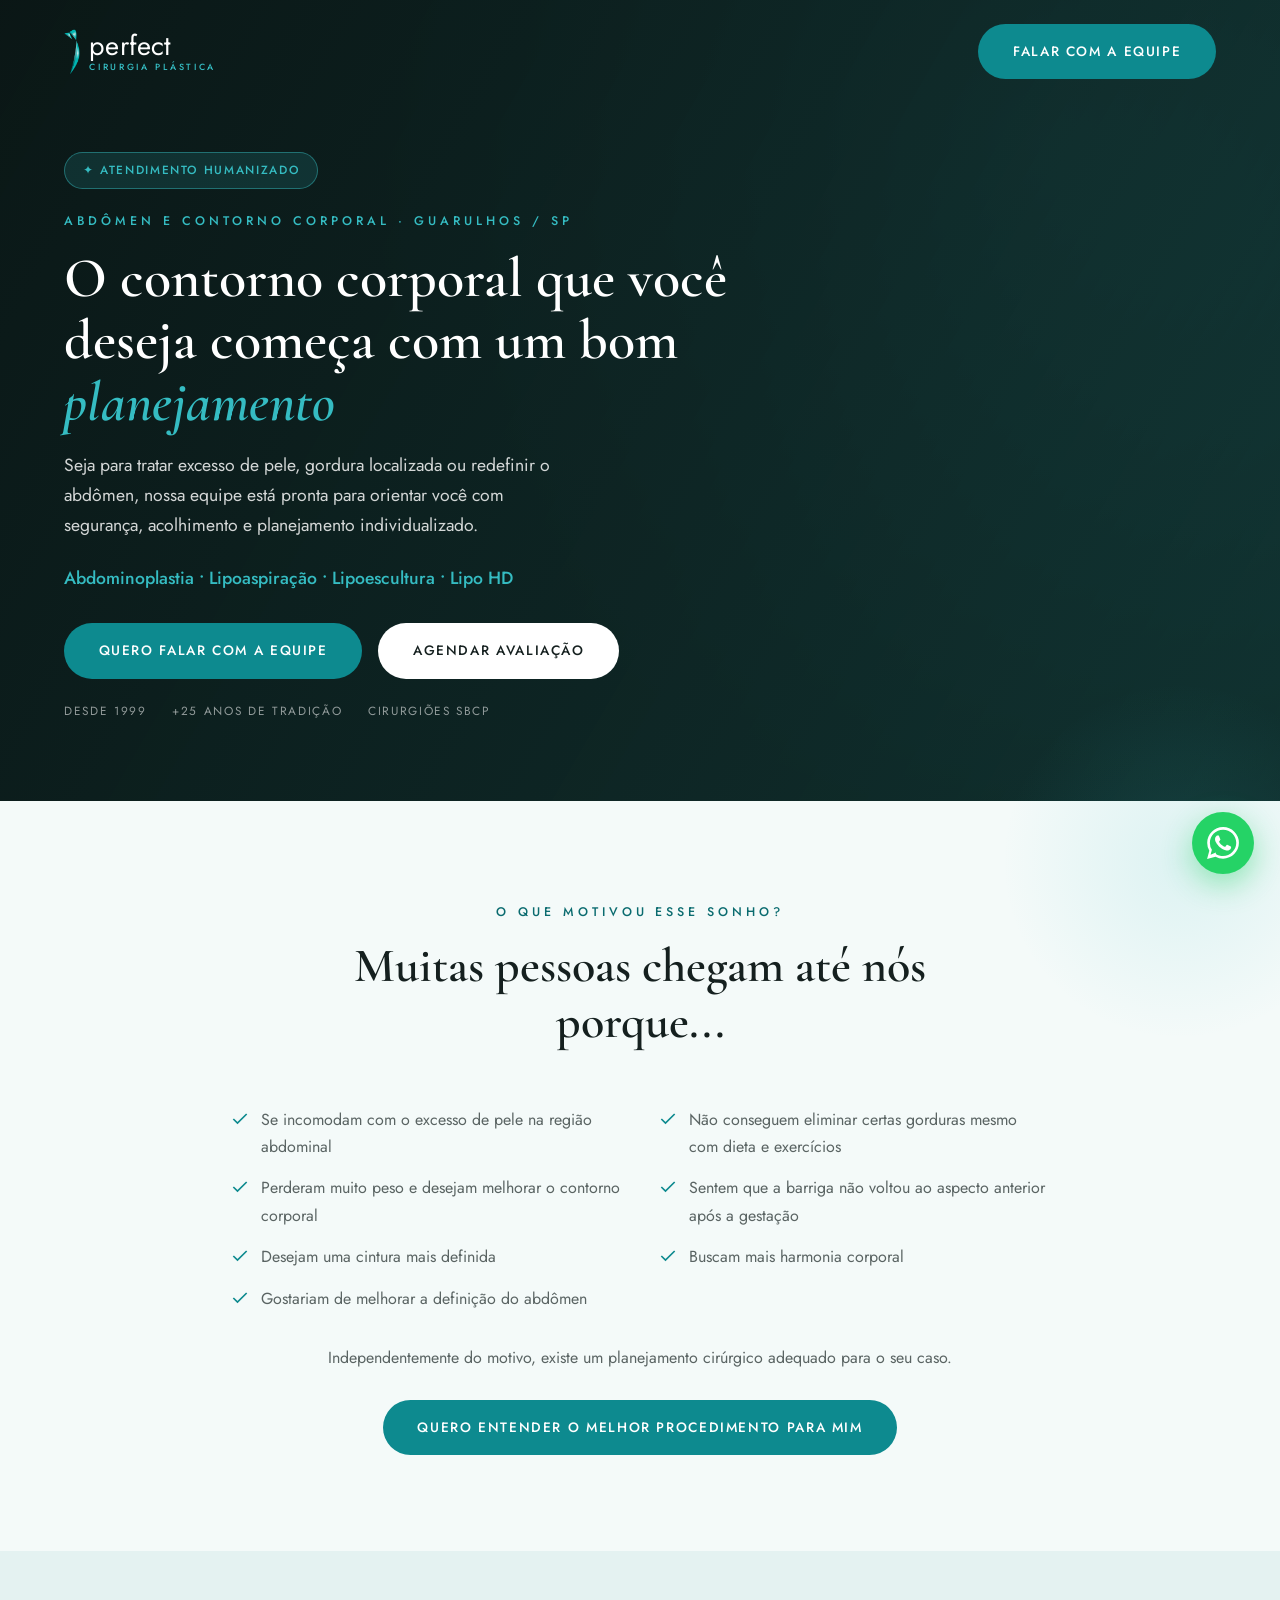
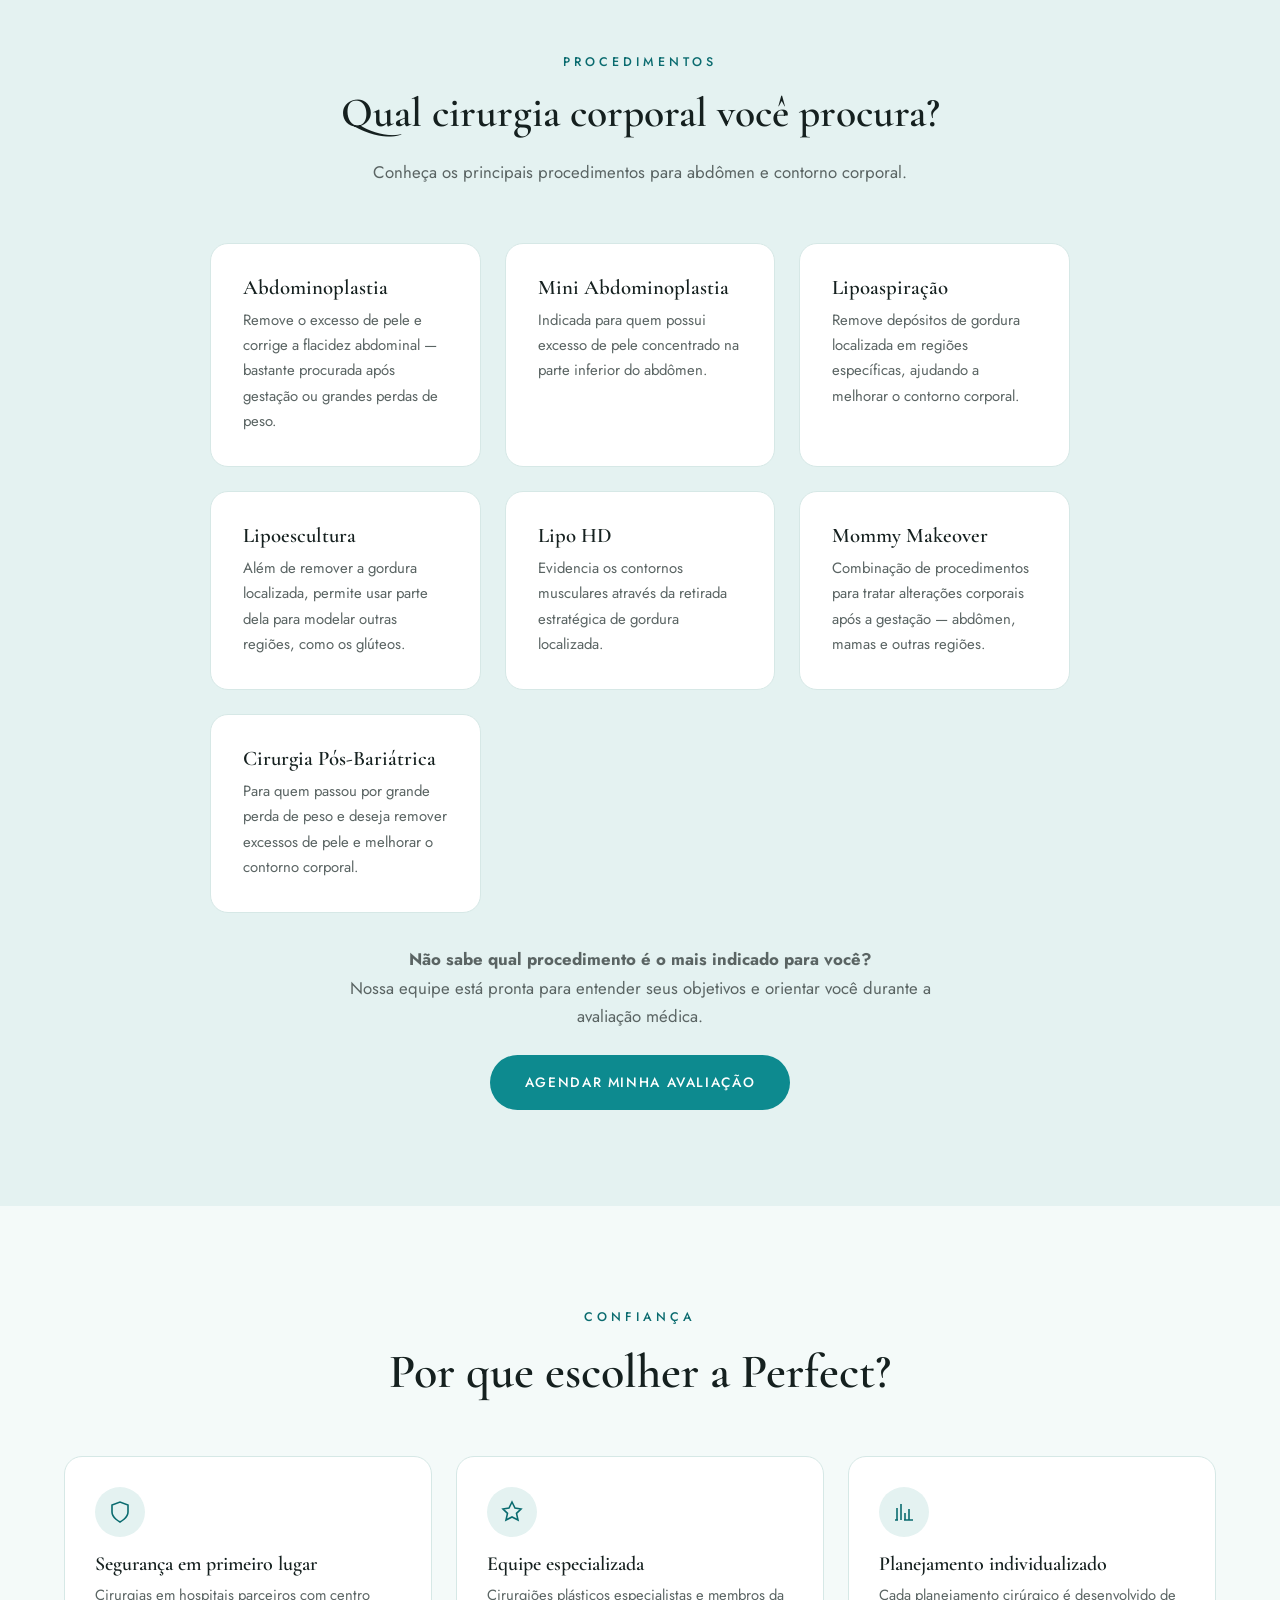
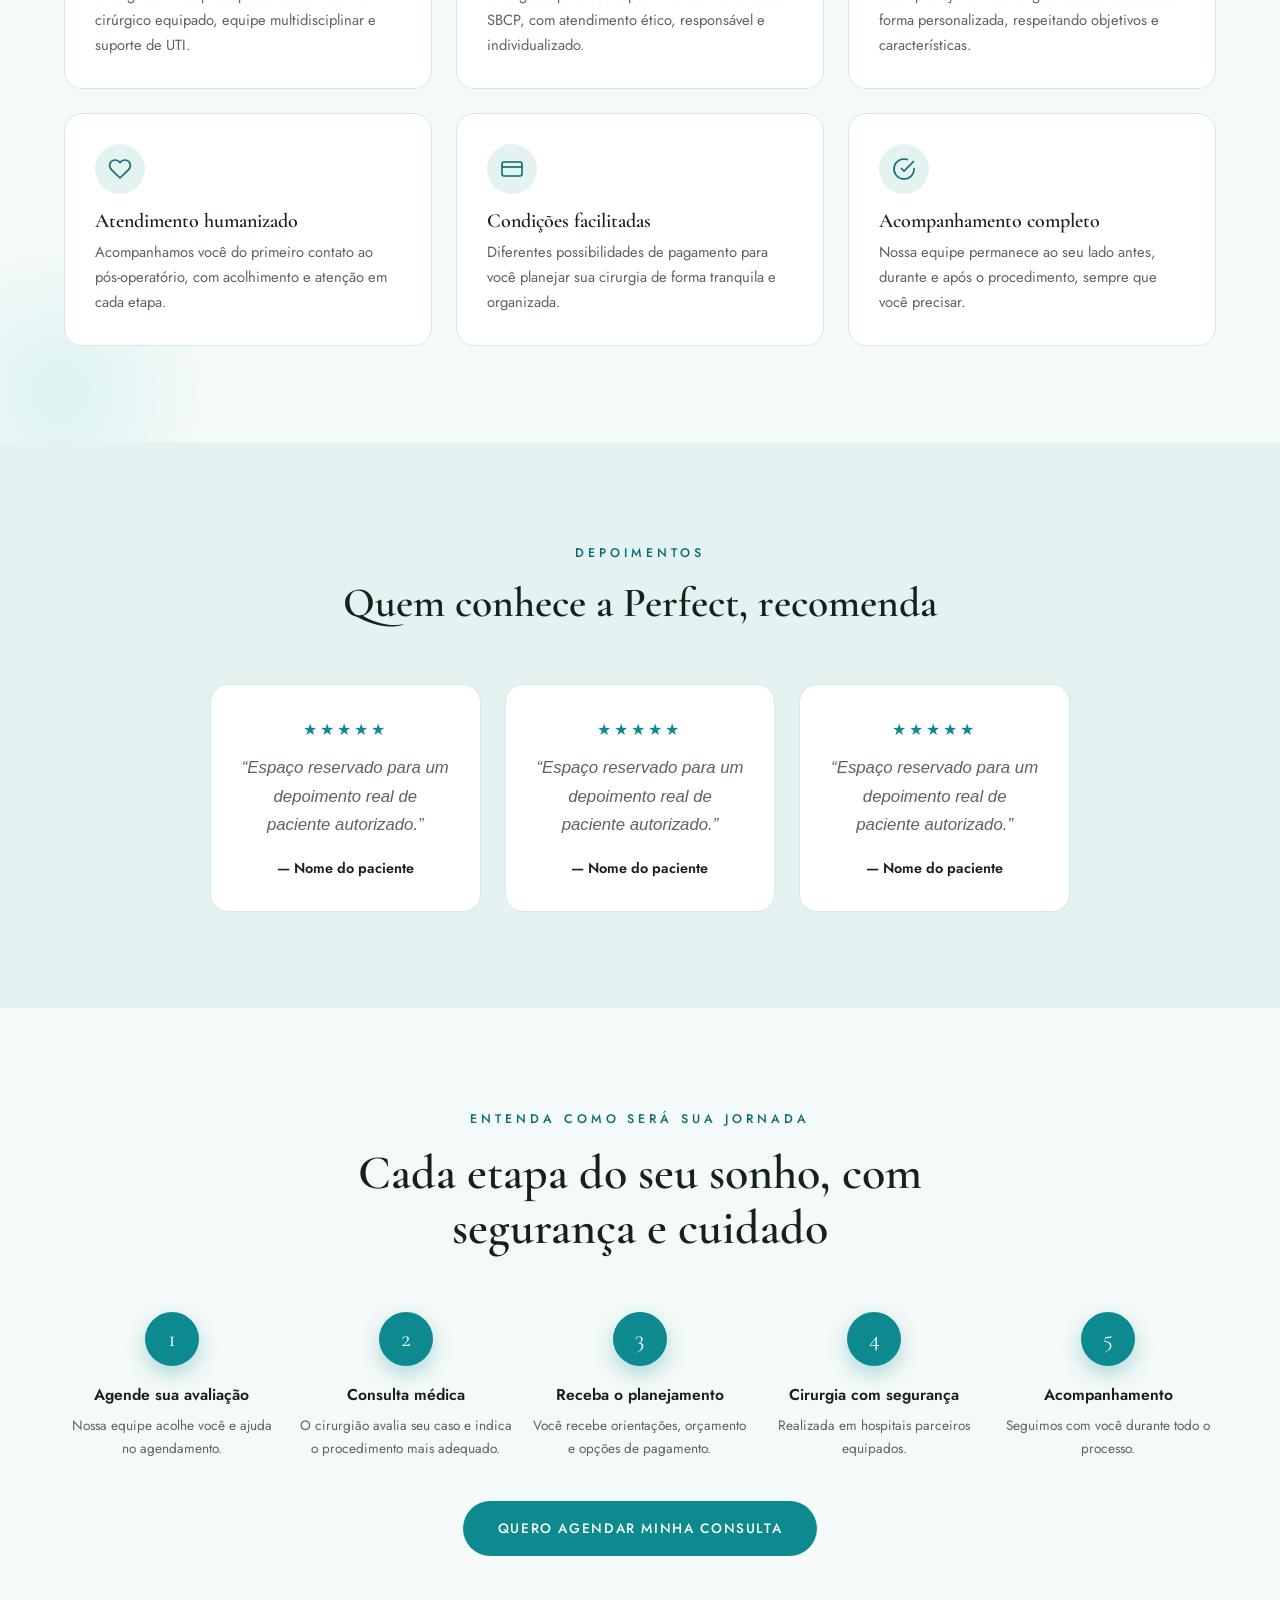
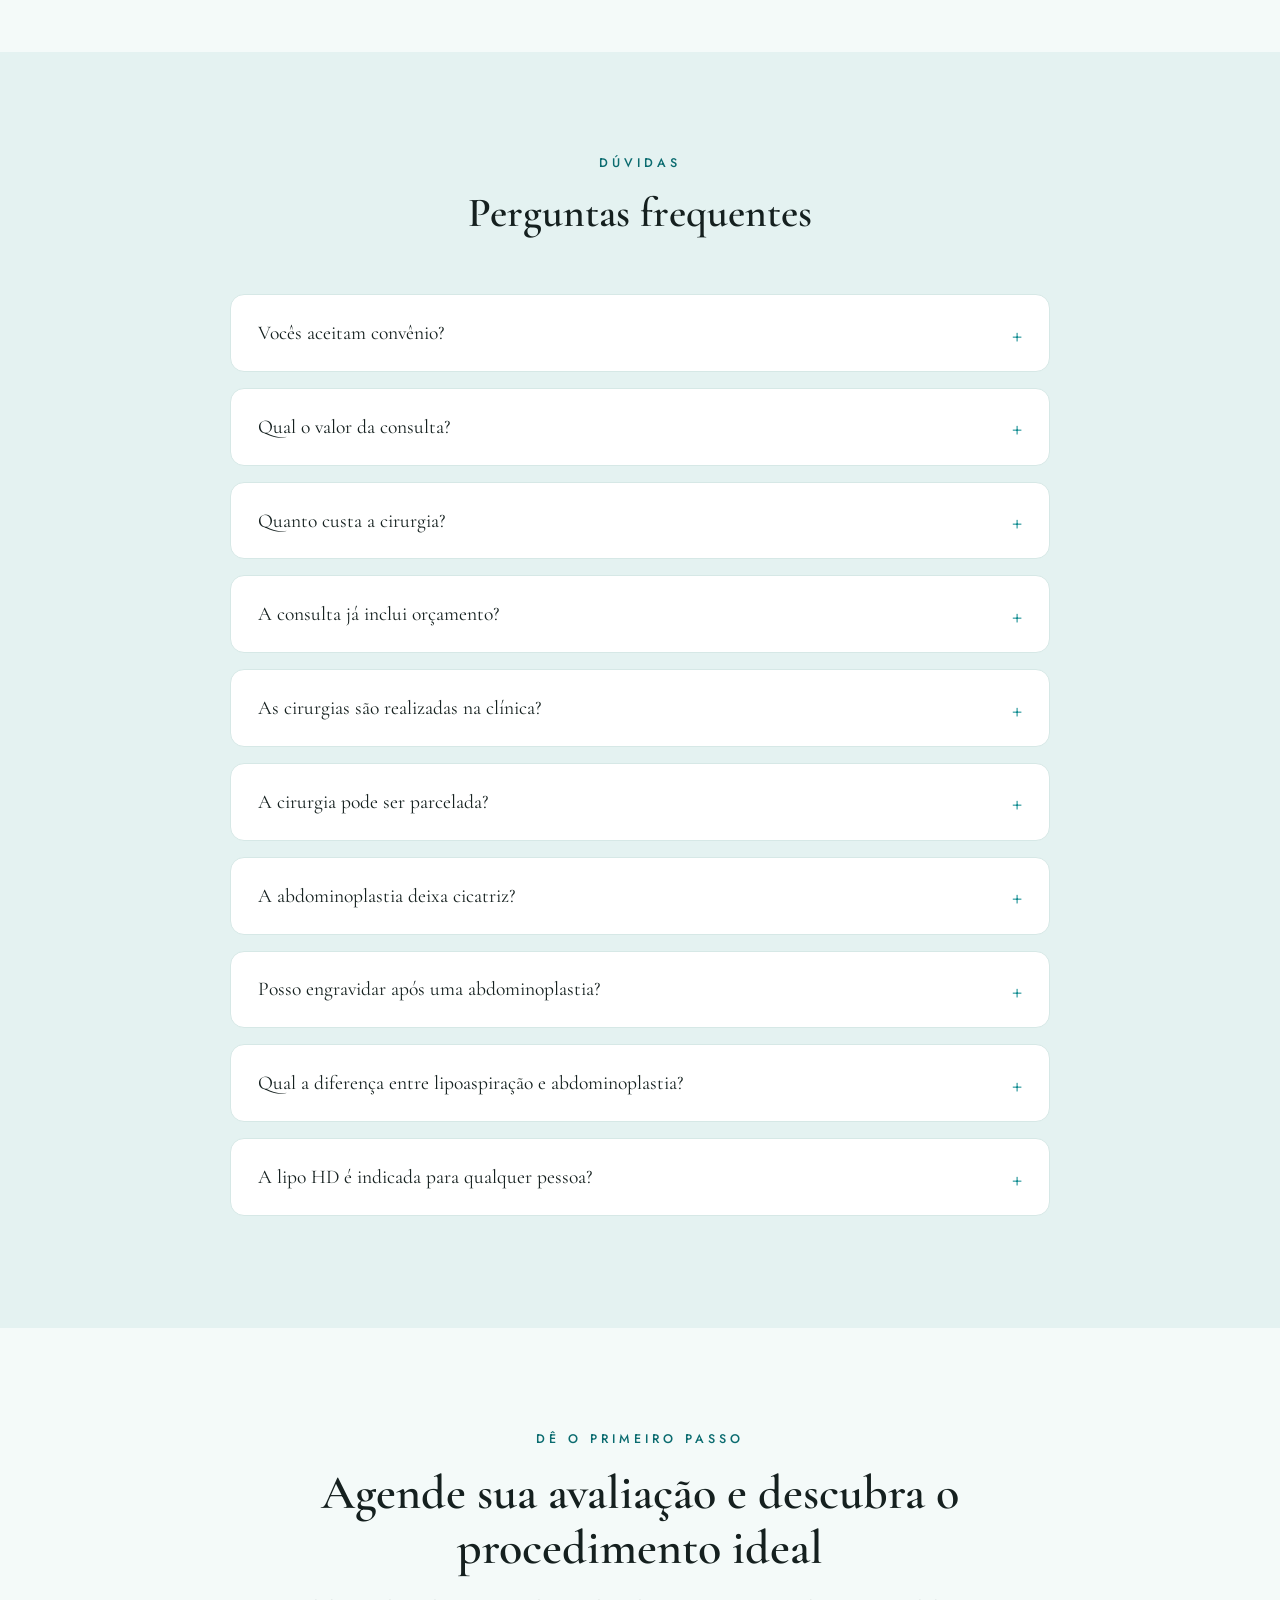
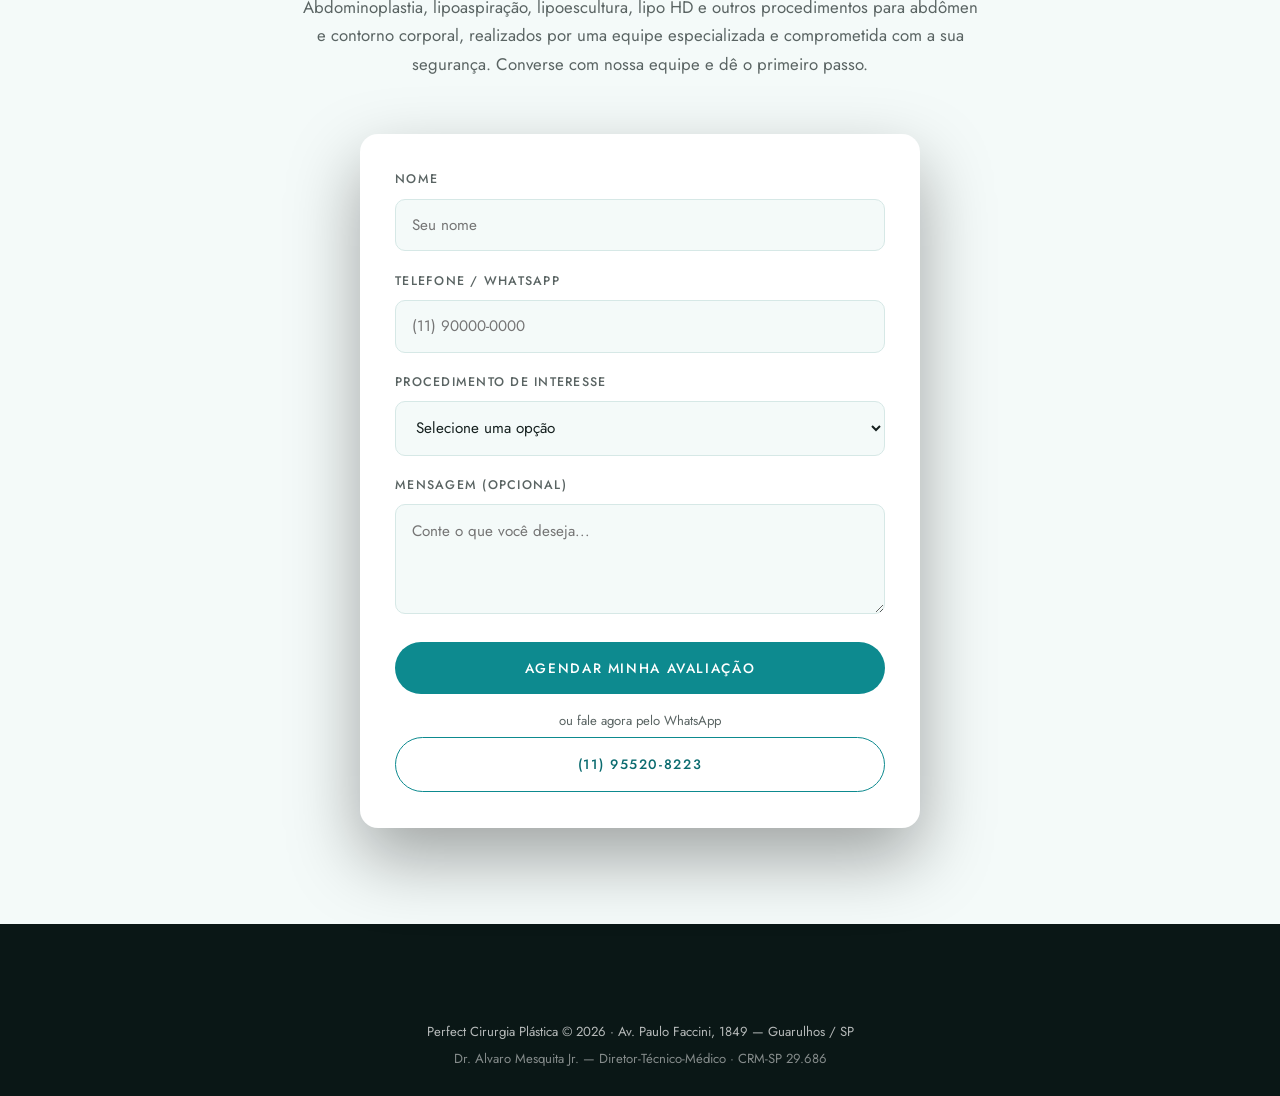
==== commit 631b2619: "Add files via upload" ====
--- a/landpages/abdomen.html
+++ b/landpages/abdomen.html
@@ -3,8 +3,8 @@
 <head>
 <meta charset="UTF-8">
 <meta name="viewport" content="width=device-width, initial-scale=1">
-<title>Abdominoplastia em Guarulhos | Perfect Cirurgia Plástica</title>
-<meta name="description" content="Abdominoplastia e cirurgia de abdômen na Perfect Cirurgia Plástica, em Guarulhos. Cirurgiões SBCP, hospitais e acompanhamento pós-operatório. Agende sua avaliação.">
+<title>Abdominoplastia e Contorno Corporal em Guarulhos | Perfect Cirurgia Plástica</title>
+<meta name="description" content="Abdominoplastia, lipoaspiração, lipoescultura, lipo HD e mais. Equipe SBCP, hospitais parceiros e atendimento humanizado. Agende sua avaliação na Perfect.">
 <link rel="preconnect" href="https://fonts.googleapis.com">
 <link rel="preconnect" href="https://fonts.gstatic.com" crossorigin>
 <link href="https://fonts.googleapis.com/css2?family=Cormorant+Garamond:ital,wght@0,500;0,600;0,700;1,500&family=Jost:wght@300;400;500;600&display=swap" rel="stylesheet">
@@ -20,106 +20,156 @@
       <img class="logo-mark" src="../img/marca.png" alt="Perfect Cirurgia Plástica">
       <span class="logo-text"><span class="name">perfect</span><span class="tag">Cirurgia Plástica</span></span>
     </a>
-    <a href="https://wa.me/5511955208223?text=Ol%C3%A1!%20Quero%20agendar%20uma%20avalia%C3%A7%C3%A3o%20de%20abdominoplastia." target="_blank" class="btn btn-gold shine">Falar no WhatsApp</a>
+    <a href="https://wa.me/5511955208223?text=Ol%C3%A1!%20Quero%20falar%20com%20a%20equipe%20sobre%20cirurgia%20de%20abd%C3%B4men." target="_blank" class="btn btn-gold shine">Falar com a equipe</a>
   </div>
 </div>
 
-<!-- HERO -->
+<!-- 1. HERO -->
 <section class="lp-hero" style="background-image:url('https://images.unsplash.com/photo-1518611012118-696072aa579a?auto=format&fit=crop&w=1600&q=70')">
   <div class="container">
     <div class="lp-hero-text reveal">
-      <span class="lp-glow-badge">✦ Avaliação sem compromisso</span>
-      <span class="eyebrow">Abdominoplastia · Guarulhos / SP</span>
-      <h1>Recupere o <em>contorno</em> do seu abdômen</h1>
-      <p class="lp-lead">A abdominoplastia remove o excesso de pele e gordura e redefine a região do abdômen, com a segurança e a tradição de uma das clínicas mais respeitadas da grande São Paulo.</p>
-      <ul class="lp-points">
-        <li><svg width="20" height="20" viewBox="0 0 24 24" fill="none" stroke="currentColor" stroke-width="2"><path d="M20 6 9 17l-5-5"/></svg> Cirurgiões membros da Sociedade Brasileira de Cirurgia Plástica</li>
-        <li><svg width="20" height="20" viewBox="0 0 24 24" fill="none" stroke="currentColor" stroke-width="2"><path d="M20 6 9 17l-5-5"/></svg> Cirurgias realizadas somente em hospitais</li>
-        <li><svg width="20" height="20" viewBox="0 0 24 24" fill="none" stroke="currentColor" stroke-width="2"><path d="M20 6 9 17l-5-5"/></svg> Acompanhamento pós-operatório por até 1 ano</li>
-      </ul>
+      <span class="lp-glow-badge">✦ Atendimento humanizado</span>
+      <span class="eyebrow">Abdômen e Contorno Corporal · Guarulhos / SP</span>
+      <h1>O contorno corporal que você deseja começa com um bom <em>planejamento</em></h1>
+      <p class="lp-lead">Seja para tratar excesso de pele, gordura localizada ou redefinir o abdômen, nossa equipe está pronta para orientar você com segurança, acolhimento e planejamento individualizado.</p>
+      <p class="lp-lead" style="font-weight:500; color:var(--gold-light)">Abdominoplastia • Lipoaspiração • Lipoescultura • Lipo HD</p>
       <div class="lp-hero-actions">
-        <a href="#agendar" class="btn btn-gold shine">Agendar avaliação</a>
-        <a href="https://wa.me/5511955208223?text=Ol%C3%A1!%20Quero%20agendar%20uma%20avalia%C3%A7%C3%A3o%20de%20abdominoplastia." target="_blank" class="btn btn-light">Falar no WhatsApp</a>
+        <a href="https://wa.me/5511955208223?text=Ol%C3%A1!%20Quero%20falar%20com%20a%20equipe%20sobre%20cirurgia%20de%20abd%C3%B4men." target="_blank" class="btn btn-gold shine">Quero falar com a equipe</a>
+        <a href="#agendar" class="btn btn-light">Agendar avaliação</a>
       </div>
       <div class="lp-trust">
-        <span>Desde 1999</span><span>+25 anos de tradição</span><span>70% por indicação</span>
+        <span>Desde 1999</span><span>+25 anos de tradição</span><span>Cirurgiões SBCP</span>
       </div>
     </div>
   </div>
 </section>
 
-<!-- TIPOS -->
+<!-- 2. O QUE MOTIVOU ESSE SONHO -->
 <section class="section">
-  <div class="container">
-    <div class="section-head reveal">
-      <span class="eyebrow">As opções</span>
-      <h2>A cirurgia ideal para o seu caso</h2>
+  <div class="lp-blob b1"></div>
+  <div class="container">
+    <div class="section-head reveal">
+      <span class="eyebrow">O que motivou esse sonho?</span>
+      <h2>Muitas pessoas chegam até nós porque...</h2>
+    </div>
+    <ul class="lp-checklist reveal d1">
+      <li><svg width="20" height="20" viewBox="0 0 24 24" fill="none" stroke="currentColor" stroke-width="2"><path d="M20 6 9 17l-5-5"/></svg> Se incomodam com o excesso de pele na região abdominal</li>
+      <li><svg width="20" height="20" viewBox="0 0 24 24" fill="none" stroke="currentColor" stroke-width="2"><path d="M20 6 9 17l-5-5"/></svg> Não conseguem eliminar certas gorduras mesmo com dieta e exercícios</li>
+      <li><svg width="20" height="20" viewBox="0 0 24 24" fill="none" stroke="currentColor" stroke-width="2"><path d="M20 6 9 17l-5-5"/></svg> Perderam muito peso e desejam melhorar o contorno corporal</li>
+      <li><svg width="20" height="20" viewBox="0 0 24 24" fill="none" stroke="currentColor" stroke-width="2"><path d="M20 6 9 17l-5-5"/></svg> Sentem que a barriga não voltou ao aspecto anterior após a gestação</li>
+      <li><svg width="20" height="20" viewBox="0 0 24 24" fill="none" stroke="currentColor" stroke-width="2"><path d="M20 6 9 17l-5-5"/></svg> Desejam uma cintura mais definida</li>
+      <li><svg width="20" height="20" viewBox="0 0 24 24" fill="none" stroke="currentColor" stroke-width="2"><path d="M20 6 9 17l-5-5"/></svg> Buscam mais harmonia corporal</li>
+      <li><svg width="20" height="20" viewBox="0 0 24 24" fill="none" stroke="currentColor" stroke-width="2"><path d="M20 6 9 17l-5-5"/></svg> Gostariam de melhorar a definição do abdômen</li>
+    </ul>
+    <p class="lp-after reveal">Independentemente do motivo, existe um planejamento cirúrgico adequado para o seu caso.</p>
+    <div style="text-align:center; margin-top:1.8rem" class="reveal">
+      <a href="https://wa.me/5511955208223?text=Ol%C3%A1!%20Quero%20entender%20qual%20%C3%A9%20o%20melhor%20procedimento%20para%20mim." target="_blank" class="btn btn-gold shine">Quero entender o melhor procedimento para mim</a>
+    </div>
+  </div>
+</section>
+
+<!-- 3. QUAL CIRURGIA CORPORAL -->
+<section class="section quote-band">
+  <div class="container">
+    <div class="section-head reveal">
+      <span class="eyebrow">Procedimentos</span>
+      <h2>Qual cirurgia corporal você procura?</h2>
+      <p>Conheça os principais procedimentos para abdômen e contorno corporal.</p>
     </div>
     <div class="lp-types">
-      <div class="lp-type reveal">
-        <div class="ic"><svg width="30" height="30" viewBox="0 0 24 24" fill="none" stroke="currentColor" stroke-width="1.4"><rect x="4" y="4" width="16" height="16" rx="4"/></svg></div>
-        <h3>Abdominoplastia</h3>
-        <p>Remove o excesso de pele e gordura e reposiciona a musculatura, redefinindo o abdômen.</p>
-      </div>
-      <div class="lp-type reveal d1">
-        <div class="ic"><svg width="30" height="30" viewBox="0 0 24 24" fill="none" stroke="currentColor" stroke-width="1.4"><path d="M4 14h16M6 14a6 6 0 0 1 12 0"/></svg></div>
-        <h3>Mini-abdominoplastia</h3>
-        <p>Indicada para casos de menor flacidez, com incisão e recuperação mais reduzidas.</p>
-      </div>
-      <div class="lp-type reveal d2">
-        <div class="ic"><svg width="30" height="30" viewBox="0 0 24 24" fill="none" stroke="currentColor" stroke-width="1.4"><path d="M12 3v18M3 12h18"/></svg></div>
-        <h3>Abdômen + Lipo</h3>
-        <p>Combinação com lipoaspiração para um contorno corporal mais harmônico e definido.</p>
-      </div>
-    </div>
-  </div>
-</section>
-
-<!-- NÚMEROS / CONFIANÇA -->
-<section class="section-tight lp-stats">
-  <div class="container">
-    <div class="lp-stats-grid">
-      <div class="lp-stat reveal"><div class="num"><span data-count="25" data-suffix="+">0</span></div><div class="lbl">Anos de tradição</div></div>
-      <div class="lp-stat reveal d1"><div class="num"><span data-count="100" data-suffix="%">0</span></div><div class="lbl">Cirurgiões SBCP</div></div>
-      <div class="lp-stat reveal d2"><div class="num"><span data-count="1" data-suffix=" ano">0</span></div><div class="lbl">De acompanhamento</div></div>
-    </div>
-  </div>
-</section>
-
-<!-- POR QUE PERFECT -->
+      <div class="lp-type reveal"><h3>Abdominoplastia</h3><p>Remove o excesso de pele e corrige a flacidez abdominal — bastante procurada após gestação ou grandes perdas de peso.</p></div>
+      <div class="lp-type reveal d1"><h3>Mini Abdominoplastia</h3><p>Indicada para quem possui excesso de pele concentrado na parte inferior do abdômen.</p></div>
+      <div class="lp-type reveal d2"><h3>Lipoaspiração</h3><p>Remove depósitos de gordura localizada em regiões específicas, ajudando a melhorar o contorno corporal.</p></div>
+      <div class="lp-type reveal"><h3>Lipoescultura</h3><p>Além de remover a gordura localizada, permite usar parte dela para modelar outras regiões, como os glúteos.</p></div>
+      <div class="lp-type reveal d1"><h3>Lipo HD</h3><p>Evidencia os contornos musculares através da retirada estratégica de gordura localizada.</p></div>
+      <div class="lp-type reveal d2"><h3>Mommy Makeover</h3><p>Combinação de procedimentos para tratar alterações corporais após a gestação — abdômen, mamas e outras regiões.</p></div>
+      <div class="lp-type reveal"><h3>Cirurgia Pós-Bariátrica</h3><p>Para quem passou por grande perda de peso e deseja remover excessos de pele e melhorar o contorno corporal.</p></div>
+    </div>
+    <p class="lp-after reveal"><strong>Não sabe qual procedimento é o mais indicado para você?</strong><br>Nossa equipe está pronta para entender seus objetivos e orientar você durante a avaliação médica.</p>
+    <div style="text-align:center; margin-top:1.5rem" class="reveal">
+      <a href="#agendar" class="btn btn-gold shine">Agendar minha avaliação</a>
+    </div>
+  </div>
+</section>
+
+<!-- 4. POR QUE ESCOLHER A PERFECT -->
 <section class="section">
-  <div class="container">
-    <div class="section-head reveal">
-      <span class="eyebrow">Por que a Perfect</span>
-      <h2>Segurança em primeiro lugar</h2>
-      <p>Todas as cirurgias são realizadas em hospitais equipados e aprovados pelos órgãos fiscalizadores, com equipe de anestesistas especializados.</p>
-    </div>
-  </div>
-</section>
-
-<!-- FAQ -->
+  <div class="lp-blob b2"></div>
+  <div class="container">
+    <div class="section-head reveal">
+      <span class="eyebrow">Confiança</span>
+      <h2>Por que escolher a Perfect?</h2>
+    </div>
+    <div class="lp-why">
+      <div class="lp-why-item reveal"><div class="ic"><svg width="24" height="24" viewBox="0 0 24 24" fill="none" stroke="currentColor" stroke-width="1.6"><path d="M12 22s8-4 8-10V5l-8-3-8 3v7c0 6 8 10 8 10z"/></svg></div><h3>Segurança em primeiro lugar</h3><p>Cirurgias em hospitais parceiros com centro cirúrgico equipado, equipe multidisciplinar e suporte de UTI.</p></div>
+      <div class="lp-why-item reveal d1"><div class="ic"><svg width="24" height="24" viewBox="0 0 24 24" fill="none" stroke="currentColor" stroke-width="1.6"><path d="M12 2l3 6 6 1-4.5 4.3L18 20l-6-3-6 3 1.5-6.7L3 9l6-1z"/></svg></div><h3>Equipe especializada</h3><p>Cirurgiões plásticos especialistas e membros da SBCP, com atendimento ético, responsável e individualizado.</p></div>
+      <div class="lp-why-item reveal d2"><div class="ic"><svg width="24" height="24" viewBox="0 0 24 24" fill="none" stroke="currentColor" stroke-width="1.6"><path d="M12 20h9M3 20h3M5 20V8m4 12V4m4 16v-7m4 7V9"/></svg></div><h3>Planejamento individualizado</h3><p>Cada planejamento cirúrgico é desenvolvido de forma personalizada, respeitando objetivos e características.</p></div>
+      <div class="lp-why-item reveal"><div class="ic"><svg width="24" height="24" viewBox="0 0 24 24" fill="none" stroke="currentColor" stroke-width="1.6"><path d="M20.8 4.6a5.5 5.5 0 0 0-7.8 0L12 5.6l-1-1a5.5 5.5 0 1 0-7.8 7.8L12 21l8.8-8.6a5.5 5.5 0 0 0 0-7.8z"/></svg></div><h3>Atendimento humanizado</h3><p>Acompanhamos você do primeiro contato ao pós-operatório, com acolhimento e atenção em cada etapa.</p></div>
+      <div class="lp-why-item reveal d1"><div class="ic"><svg width="24" height="24" viewBox="0 0 24 24" fill="none" stroke="currentColor" stroke-width="1.6"><rect x="2" y="5" width="20" height="14" rx="2"/><path d="M2 10h20"/></svg></div><h3>Condições facilitadas</h3><p>Diferentes possibilidades de pagamento para você planejar sua cirurgia de forma tranquila e organizada.</p></div>
+      <div class="lp-why-item reveal d2"><div class="ic"><svg width="24" height="24" viewBox="0 0 24 24" fill="none" stroke="currentColor" stroke-width="1.6"><path d="M22 11.08V12a10 10 0 1 1-5.93-9.14"/><path d="M22 4 12 14.01l-3-3"/></svg></div><h3>Acompanhamento completo</h3><p>Nossa equipe permanece ao seu lado antes, durante e após o procedimento, sempre que você precisar.</p></div>
+    </div>
+  </div>
+</section>
+
+<!-- 5. DEPOIMENTOS -->
 <section class="section quote-band">
   <div class="container">
-    <div class="section-head reveal"><h2>Dúvidas frequentes</h2></div>
+    <div class="section-head reveal"><span class="eyebrow">Depoimentos</span><h2>Quem conhece a Perfect, recomenda</h2></div>
+    <!-- SUBSTITUA pelos depoimentos reais de pacientes (com autorização por escrito). -->
+    <div class="lp-tst">
+      <div class="lp-tst-card reveal"><div class="stars">★★★★★</div><p>“Espaço reservado para um depoimento real de paciente autorizado.”</p><div class="who">— Nome do paciente</div></div>
+      <div class="lp-tst-card reveal d1"><div class="stars">★★★★★</div><p>“Espaço reservado para um depoimento real de paciente autorizado.”</p><div class="who">— Nome do paciente</div></div>
+      <div class="lp-tst-card reveal d2"><div class="stars">★★★★★</div><p>“Espaço reservado para um depoimento real de paciente autorizado.”</p><div class="who">— Nome do paciente</div></div>
+    </div>
+  </div>
+</section>
+
+<!-- 6. JORNADA -->
+<section class="section">
+  <div class="container">
+    <div class="section-head reveal"><span class="eyebrow">Entenda como será sua jornada</span><h2>Cada etapa do seu sonho, com segurança e cuidado</h2></div>
+    <div class="lp-journey">
+      <div class="lp-step reveal"><div class="n">1</div><h4>Agende sua avaliação</h4><p>Nossa equipe acolhe você e ajuda no agendamento.</p></div>
+      <div class="lp-step reveal d1"><div class="n">2</div><h4>Consulta médica</h4><p>O cirurgião avalia seu caso e indica o procedimento mais adequado.</p></div>
+      <div class="lp-step reveal d2"><div class="n">3</div><h4>Receba o planejamento</h4><p>Você recebe orientações, orçamento e opções de pagamento.</p></div>
+      <div class="lp-step reveal d3"><div class="n">4</div><h4>Cirurgia com segurança</h4><p>Realizada em hospitais parceiros equipados.</p></div>
+      <div class="lp-step reveal d3"><div class="n">5</div><h4>Acompanhamento</h4><p>Seguimos com você durante todo o processo.</p></div>
+    </div>
+    <div style="text-align:center; margin-top:2.5rem" class="reveal">
+      <a href="#agendar" class="btn btn-gold shine">Quero agendar minha consulta</a>
+    </div>
+  </div>
+</section>
+
+<!-- 7. FAQ -->
+<section class="section quote-band">
+  <div class="container">
+    <div class="section-head reveal"><span class="eyebrow">Dúvidas</span><h2>Perguntas frequentes</h2></div>
     <div class="faq-list">
-      <div class="faq-item reveal"><button class="faq-q">A cirurgia é segura? <span class="sign">+</span></button><div class="faq-a"><p>Sim. Realizamos somente em hospitais aprovados pelos órgãos competentes, com anestesistas especializados e estrutura completa de suporte.</p></div></div>
-      <div class="faq-item reveal"><button class="faq-q">Como é a recuperação? <span class="sign">+</span></button><div class="faq-a"><p>Varia conforme o caso. Seu médico acompanha toda a recuperação por até 1 ano, com as consultas necessárias e sem custos adicionais.</p></div></div>
-      <div class="faq-item reveal"><button class="faq-q">Posso combinar com lipoaspiração? <span class="sign">+</span></button><div class="faq-a"><p>Em muitos casos sim. A indicação depende de avaliação médica individual, definida na consulta com o cirurgião.</p></div></div>
-    </div>
-  </div>
-</section>
-
-<!-- FORMULÁRIO (FINAL) -->
+      <div class="faq-item reveal"><button class="faq-q">Vocês aceitam convênio? <span class="sign">+</span></button><div class="faq-a"><p>Atualmente não trabalhamos com convênios. Porém, caso você possua plano de saúde, poderá utilizá-lo para a realização dos exames pré-operatórios.</p></div></div>
+      <div class="faq-item reveal"><button class="faq-q">Qual o valor da consulta? <span class="sign">+</span></button><div class="faq-a"><p>A consulta é R$ 80,00. Primeiro é necessário passar por uma avaliação com um de nossos cirurgiões plásticos, para que ele entenda seu caso e indique o procedimento mais adequado.</p></div></div>
+      <div class="faq-item reveal"><button class="faq-q">Quanto custa a cirurgia? <span class="sign">+</span></button><div class="faq-a"><p>Trabalhamos de forma totalmente personalizada — não há tabela fixa, pois cada cirurgia é planejada conforme o paciente. Seguimos as normas do Conselho Federal de Medicina, que não permitem informar valores sem avaliação médica prévia.</p></div></div>
+      <div class="faq-item reveal"><button class="faq-q">A consulta já inclui orçamento? <span class="sign">+</span></button><div class="faq-a"><p>Sim. Após a avaliação médica, você será encaminhado(a) ao setor responsável, que apresenta orçamento, formas de pagamento e esclarece todas as dúvidas.</p></div></div>
+      <div class="faq-item reveal"><button class="faq-q">As cirurgias são realizadas na clínica? <span class="sign">+</span></button><div class="faq-a"><p>Não. Todas as cirurgias são realizadas em hospitais parceiros.</p></div></div>
+      <div class="faq-item reveal"><button class="faq-q">A cirurgia pode ser parcelada? <span class="sign">+</span></button><div class="faq-a"><p>Sim. Trabalhamos com até 12x sem juros no cartão de crédito ou através da Cirurgia Programada.</p></div></div>
+      <div class="faq-item reveal"><button class="faq-q">A abdominoplastia deixa cicatriz? <span class="sign">+</span></button><div class="faq-a"><p>Sim, como todo procedimento cirúrgico. A cicatriz costuma ficar na região baixa do abdômen, posicionada para ser disfarçada pela roupa íntima. O médico detalha tudo na consulta.</p></div></div>
+      <div class="faq-item reveal"><button class="faq-q">Posso engravidar após uma abdominoplastia? <span class="sign">+</span></button><div class="faq-a"><p>Sim, é possível. O ideal é conversar com o cirurgião sobre o melhor momento, já que uma nova gestação pode alterar o resultado da cirurgia.</p></div></div>
+      <div class="faq-item reveal"><button class="faq-q">Qual a diferença entre lipoaspiração e abdominoplastia? <span class="sign">+</span></button><div class="faq-a"><p>A lipoaspiração remove gordura localizada; a abdominoplastia remove o excesso de pele e corrige a flacidez e a musculatura. Em muitos casos, os procedimentos podem ser combinados.</p></div></div>
+      <div class="faq-item reveal"><button class="faq-q">A lipo HD é indicada para qualquer pessoa? <span class="sign">+</span></button><div class="faq-a"><p>Não para todos. A indicação depende do percentual de gordura, da qualidade da pele e dos objetivos de cada paciente, e é definida na avaliação médica.</p></div></div>
+    </div>
+  </div>
+</section>
+
+<!-- 8. CTA FINAL + FORMULÁRIO -->
 <section class="section lp-form-section" id="agendar">
   <div class="container">
     <div class="section-head reveal">
       <span class="eyebrow">Dê o primeiro passo</span>
-      <h2>Agende sua avaliação</h2>
-      <p>Preencha seus dados e nossa equipe entra em contato. Sem compromisso.</p>
+      <h2>Agende sua avaliação e descubra o procedimento ideal</h2>
+      <p>Abdominoplastia, lipoaspiração, lipoescultura, lipo HD e outros procedimentos para abdômen e contorno corporal, realizados por uma equipe especializada e comprometida com a sua segurança. Converse com nossa equipe e dê o primeiro passo.</p>
     </div>
     <div class="lp-form-card reveal d1" style="max-width:560px; margin:0 auto">
       <form id="agendamento" novalidate>
-        <input type="hidden" name="procedimento" value="Abdominoplastia">
         <div class="field">
           <label for="nome">Nome</label>
           <input type="text" id="nome" name="nome" placeholder="Seu nome" required>
@@ -129,19 +179,33 @@
           <input type="tel" id="telefone" name="telefone" placeholder="(11) 90000-0000" required>
         </div>
         <div class="field">
+          <label for="procedimento">Procedimento de interesse</label>
+          <select id="procedimento" name="procedimento">
+            <option value="">Selecione uma opção</option>
+            <option>Abdominoplastia</option>
+            <option>Mini Abdominoplastia</option>
+            <option>Lipoaspiração</option>
+            <option>Lipoescultura</option>
+            <option>Lipo HD</option>
+            <option>Mommy Makeover</option>
+            <option>Cirurgia Pós-Bariátrica</option>
+            <option>Ainda não sei / Quero orientação</option>
+          </select>
+        </div>
+        <div class="field">
           <label for="mensagem">Mensagem (opcional)</label>
           <textarea id="mensagem" name="mensagem" placeholder="Conte o que você deseja..."></textarea>
         </div>
-        <button type="submit" class="btn btn-gold shine" style="width:100%; justify-content:center">Quero agendar</button>
+        <button type="submit" class="btn btn-gold shine" style="width:100%; justify-content:center">Agendar minha avaliação</button>
         <div class="form-success">Recebemos seus dados! Estamos te encaminhando ao WhatsApp.</div>
         <p class="lp-or">ou fale agora pelo WhatsApp</p>
-        <a href="https://wa.me/5511955208223?text=Ol%C3%A1!%20Quero%20agendar%20uma%20avalia%C3%A7%C3%A3o%20de%20abdominoplastia." target="_blank" class="btn btn-outline" style="width:100%; justify-content:center">(11) 95520-8223</a>
+        <a href="https://wa.me/5511955208223?text=Ol%C3%A1!%20Quero%20falar%20com%20a%20equipe%20sobre%20cirurgia%20de%20abd%C3%B4men." target="_blank" class="btn btn-outline" style="width:100%; justify-content:center">(11) 95520-8223</a>
       </form>
     </div>
   </div>
 </section>
 
-<!-- RODAPÉ SIMPLES -->
+<!-- RODAPÉ -->
 <footer class="footer">
   <div class="footer-bottom" style="border:none">
     <div class="container">
@@ -152,7 +216,7 @@
 </footer>
 
 <!-- WHATSAPP FLOAT -->
-<a href="https://wa.me/5511955208223?text=Ol%C3%A1!%20Quero%20agendar%20uma%20avalia%C3%A7%C3%A3o%20de%20abdominoplastia." target="_blank" class="wpp-float" aria-label="WhatsApp">
+<a href="https://wa.me/5511955208223?text=Ol%C3%A1!%20Quero%20falar%20com%20a%20equipe%20sobre%20cirurgia%20de%20abd%C3%B4men." target="_blank" class="wpp-float" aria-label="WhatsApp">
   <svg viewBox="0 0 24 24" fill="currentColor"><path d="M.057 24l1.687-6.163a11.867 11.867 0 0 1-1.587-5.946C.16 5.335 5.495 0 12.05 0a11.82 11.82 0 0 1 8.413 3.488 11.82 11.82 0 0 1 3.48 8.414c-.003 6.557-5.338 11.892-11.893 11.892a11.9 11.9 0 0 1-5.688-1.448L.057 24zm6.597-3.807c1.676.995 3.276 1.591 5.392 1.592 5.448 0 9.886-4.434 9.889-9.885.002-5.462-4.415-9.89-9.881-9.892-5.452 0-9.887 4.434-9.889 9.884a9.86 9.86 0 0 0 1.51 5.26l-.999 3.648 3.978-1.607zm11.387-5.464c-.074-.124-.272-.198-.57-.347-.297-.149-1.758-.868-2.031-.967-.272-.099-.47-.149-.669.149-.198.297-.768.967-.941 1.165-.173.198-.347.223-.644.074-.297-.149-1.255-.462-2.39-1.475-.883-.788-1.48-1.761-1.653-2.059-.173-.297-.018-.458.13-.606.134-.133.297-.347.446-.521.151-.172.2-.296.3-.495.099-.198.05-.372-.025-.521-.075-.148-.669-1.611-.916-2.206-.242-.579-.487-.501-.669-.51l-.57-.01c-.198 0-.52.074-.792.372s-1.04 1.016-1.04 2.479 1.065 2.876 1.213 3.074c.149.198 2.095 3.2 5.076 4.487.709.306 1.263.489 1.694.626.712.226 1.36.194 1.872.118.571-.085 1.758-.719 2.006-1.413.248-.694.248-1.289.173-1.413z"/></svg>
 </a>
 
--- a/landpages/landing.css
+++ b/landpages/landing.css
@@ -77,3 +77,53 @@
   .lp-types, .lp-stats-grid { grid-template-columns: 1fr; }
   .lp-stats-grid { gap: 2rem; }
 }
+
+/* ===== Seções do briefing ===== */
+
+/* Grafismos orgânicos (blobs suaves) */
+.lp-blob { position: absolute; border-radius: 50%; pointer-events: none; z-index: 0;
+  background: radial-gradient(circle, rgba(53,188,194,.12), transparent 70%); }
+.lp-blob.b1 { width: 360px; height: 360px; top: -120px; right: -80px; }
+.lp-blob.b2 { width: 300px; height: 300px; bottom: -100px; left: -90px; }
+section.section, section.section-tight { position: relative; }
+section.section > .container { position: relative; z-index: 1; }
+
+/* Procedimentos em grade flexível (3 colunas) */
+.lp-types { grid-template-columns: repeat(3, 1fr); }
+.lp-type { text-align: left; }
+.lp-type h3 { font-size: 1.3rem; }
+
+/* Checklist "o que motivou" */
+.lp-checklist { max-width: 820px; margin: 0 auto; display: grid; grid-template-columns: 1fr 1fr; gap: .9rem 2.2rem; list-style: none; }
+.lp-checklist li { display: flex; gap: .7rem; align-items: flex-start; color: var(--ink-soft); }
+.lp-checklist li svg { color: var(--gold); flex-shrink: 0; margin-top: 3px; }
+.lp-after { text-align: center; color: var(--ink-soft); max-width: 640px; margin: 2rem auto 0; }
+
+/* Por que escolher a Perfect */
+.lp-why { display: grid; grid-template-columns: repeat(3, 1fr); gap: 1.5rem; }
+.lp-why-item { background: #fff; border: 1px solid var(--line); border-radius: var(--radius); padding: 1.9rem; transition: .3s; }
+.lp-why-item:hover { box-shadow: var(--shadow-sm); transform: translateY(-4px); }
+.lp-why-item .ic { width: 50px; height: 50px; border-radius: 50%; background: var(--cream-2); color: var(--gold-dark); display: grid; place-items: center; margin-bottom: 1rem; }
+.lp-why-item h3 { font-size: 1.25rem; margin-bottom: .4rem; }
+.lp-why-item p { color: var(--ink-soft); font-size: .92rem; }
+
+/* Jornada (5 passos) */
+.lp-journey { display: grid; grid-template-columns: repeat(5, 1fr); gap: 1.2rem; }
+.lp-step { text-align: center; }
+.lp-step .n { width: 54px; height: 54px; border-radius: 50%; background: var(--gold); color: #fff; display: grid; place-items: center; font-family: var(--serif); font-size: 1.5rem; margin: 0 auto 1rem; box-shadow: 0 8px 20px rgba(13,138,143,.3); }
+.lp-step h4 { font-family: var(--font); font-weight: 600; font-size: .98rem; margin-bottom: .35rem; }
+.lp-step p { color: var(--ink-soft); font-size: .85rem; }
+
+/* Depoimentos */
+.lp-tst { display: grid; grid-template-columns: repeat(3, 1fr); gap: 1.5rem; }
+.lp-tst-card { background: #fff; border: 1px solid var(--line); border-radius: var(--radius); padding: 1.9rem; }
+.lp-tst-card .stars { color: var(--gold); letter-spacing: 3px; margin-bottom: .7rem; }
+.lp-tst-card p { color: var(--ink-soft); font-style: italic; }
+.lp-tst-card .who { margin-top: 1rem; font-weight: 600; color: var(--ink); font-size: .9rem; }
+
+@media (max-width: 860px) {
+  .lp-checklist, .lp-why, .lp-tst { grid-template-columns: 1fr; }
+  .lp-journey { grid-template-columns: 1fr; gap: 1.4rem; }
+  .lp-step { display: flex; gap: 1rem; text-align: left; align-items: flex-start; }
+  .lp-step .n { margin: 0; flex-shrink: 0; }
+}
